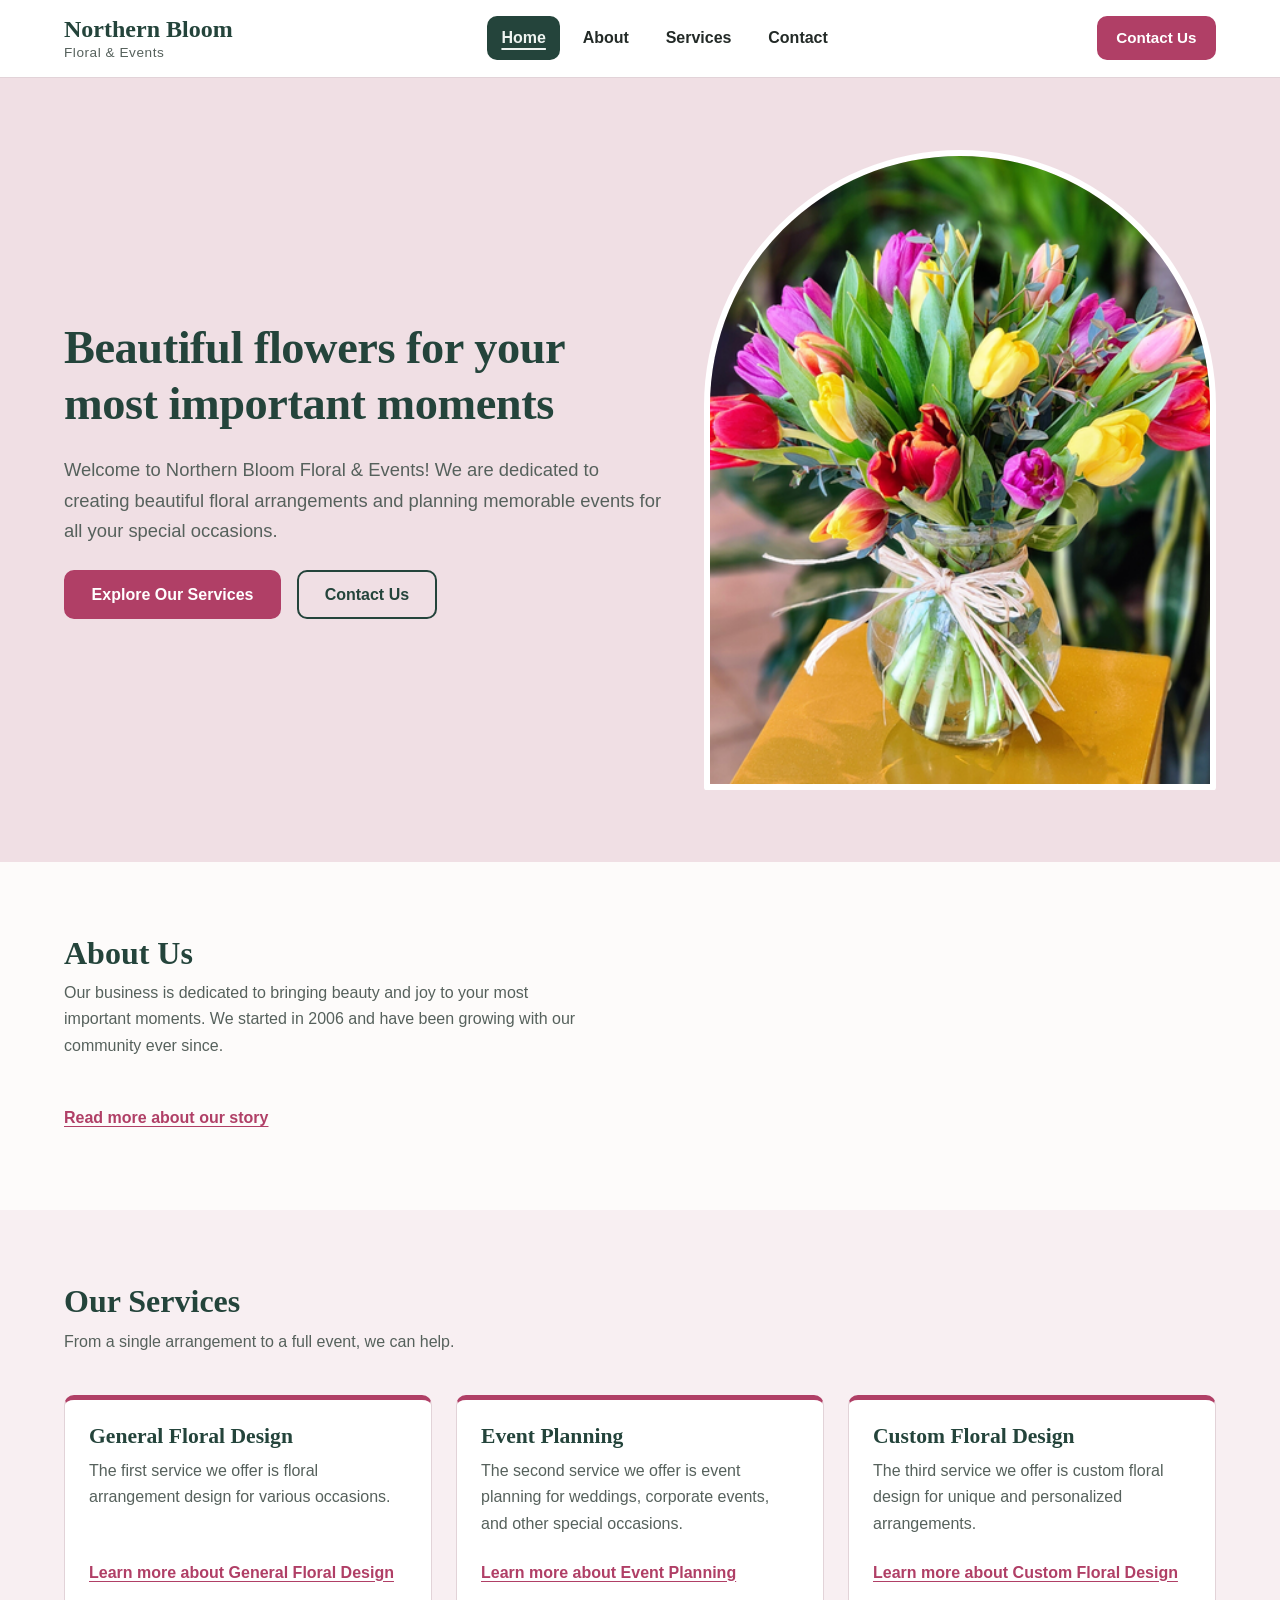
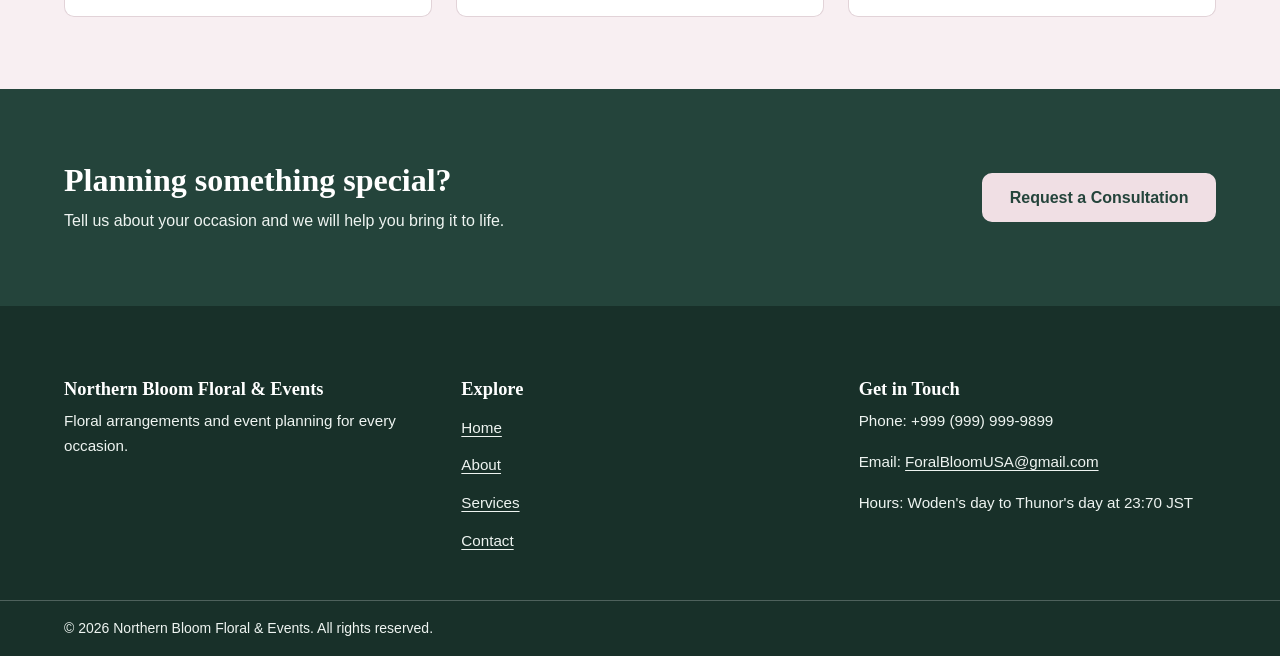
==== index.html @ 9a8e35b2 "Keyboard Nav Added keyboard focus styles, skip link and page titles" ====
<!DOCTYPE html>
<html lang="en">

<head>
    <meta charset="UTF-8">
    <meta name="viewport" content="width=device-width, initial-scale=1.0">
    <meta name="description" content="Floral arrangements and event planning for every occasion.">
    <title>Home | Northern Bloom Floral &amp; Events</title>
    <link rel="stylesheet" href="css/style.css">
</head>
<body>
    <a class="skip-link" href="#main-content">Skip to main content</a>

    <header class="site-header">
        <div class="container header-inner">
            <a class="site-logo" href="index.html">
                Northern Bloom
                <span class="site-logo-subtitle">Floral &amp; Events</span>
            </a>

            <nav class="site-nav" aria-label="Main navigation">
                <ul>
                    <li><a href="index.html" aria-current="page">Home</a></li>
                    <li><a href="about.html">About</a></li>
                    <li><a href="services.html">Services</a></li>
                    <li><a href="contact.html">Contact</a></li>
                </ul>
            </nav>

            <a href="contact.html" class="button button-small">Contact Us</a>
        </div>
    </header>

    <main id="main-content">
        <section id="home" class="hero">
            <div class="container hero-inner">
                <div class="hero-content">
                    <h1>Beautiful flowers for your most important moments</h1>
                    <p class="lead">
                        Welcome to Northern Bloom Floral &amp; Events! We are dedicated to creating beautiful floral
                        arrangements and planning memorable events for all your special occasions.
                    </p>
                    <div class="hero-actions">
                        <a href="services.html" class="button">Explore Our Services</a>
                        <a href="contact.html" class="button button-outline">Contact Us</a>
                    </div>
                </div>
                <img src="images/York-Flowers.png" alt="Vase of colorful red, pink, yellow, and purple tulips tied with a natural ribbon, sitting on a yellow table" class="hero-image" width="500" height="500">
            </div>
        </section>

        <section id="about" class="section">
            <div class="container">
                <h2 class="section-title">About Us</h2>
                <p class="section-intro">
                    Our business is dedicated to bringing beauty and joy to your most important moments.
                    We started in 2006 and have been growing with our community ever since.
                </p>
                <a href="about.html" class="text-link">Read more about our story</a>
            </div>
        </section>

        <section id="services" class="section section-alt">
            <div class="container">
                <h2 class="section-title">Our Services</h2>
                <p class="section-intro">From a single arrangement to a full event, we can help.</p>

                <div class="card-grid">
                <article class="card service-card">
                    <h3>General Floral Design</h3>
                    <p>The first service we offer is floral arrangement design for various occasions.</p>
                    <a href="services.html" class="text-link">Learn more about General Floral Design</a>
                </article>

                <article class="card service-card">
                    <h3>Event Planning</h3>
                    <p>The second service we offer is event planning for weddings, corporate events, and other special occasions.</p>
                    <a href="services.html" class="text-link">Learn more about Event Planning</a>
                </article>

                <article class="card service-card">
                    <h3>Custom Floral Design</h3>
                    <p>The third service we offer is custom floral design for unique and personalized arrangements.</p>
                    <a href="services.html" class="text-link">Learn more about Custom Floral Design</a>
                </article>
                </div>
            </div>
        </section>

        <section class="cta-band">
            <div class="container cta-band-inner">
                <div>
                    <h2>Planning something special?</h2>
                    <p>Tell us about your occasion and we will help you bring it to life.</p>
                </div>
                <a href="contact.html" class="button button-light">Request a Consultation</a>
            </div>
        </section>
    </main>

    <footer class="site-footer">
        <div class="container footer-columns">
            <div class="footer-column">
                <h2>Northern Bloom Floral &amp; Events</h2>
                <p>Floral arrangements and event planning for every occasion.</p>
            </div>

            <nav class="footer-column" aria-label="Footer navigation">
                <h2>Explore</h2>
                <ul class="footer-links">
                    <li><a href="index.html">Home</a></li>
                    <li><a href="about.html">About</a></li>
                    <li><a href="services.html">Services</a></li>
                    <li><a href="contact.html">Contact</a></li>
                </ul>
            </nav>

            <div class="footer-column">
                <h2>Get in Touch</h2>
                <p>Phone: +999 (999) 999-9899</p>
                <p>Email: <a href="mailto:ForalBloomUSA@gmail.com">ForalBloomUSA@gmail.com</a></p>
                <p>Hours: Woden's day to Thunor's day at 23:70 JST</p>
            </div>
        </div>

        <div class="footer-copyright">
            <div class="container">
                <p>&copy; 2026 Northern Bloom Floral &amp; Events. All rights reserved.</p>
            </div>
        </div>
    </footer>
</body>

</html>
---- css/style.css ----
/* =====================================================
   Northern Bloom Floral & Events
   Phase 1 and 2 - CSS Styling, Page Layout, and Responsive Design
   Author: Alex McBride
===================================================== */


/* =========================
   Custom Properties
========================= */
:root {
    /* Colors */
    --color-primary: #24443b;          /* deep spruce green */
    --color-primary-dark: #183029;     /* footer / dark bands */
    --color-secondary: #f0dfe4;        /* soft blush petal */
    --color-secondary-light: #f8eff2;  /* lighter blush section background */
    --color-accent: #b03f66;           /* peony pink for buttons */
    --color-accent-dark: #8f2f52;      /* button hover */
    --color-background: #fdfbfa;       /* page background */
    --color-surface: #ffffff;          /* cards and inputs */
    --color-text: #232a27;             /* body text */
    --color-text-muted: #56615c;       /* secondary text */
    --color-text-on-dark: #eef4f1;     /* text on spruce backgrounds */
    --color-border: #e2d3d8;

    /* Typography */
    --font-heading: Georgia, "Times New Roman", serif;
    --font-body: "Segoe UI", "Helvetica Neue", Arial, sans-serif;

    /* Spacing and shape */
    --space-xs: 0.5rem;
    --space-sm: 1rem;
    --space-md: 1.5rem;
    --space-lg: 2.5rem;
    --space-xl: 4.5rem;
    --radius: 10px;
}


/* =========================
   Global Styles
========================= */
*,
*::before,
*::after {
    box-sizing: border-box;
}

body {
    margin: 0;
    background-color: var(--color-background);
    color: var(--color-text);
    font-family: var(--font-body);
    font-size: 1rem;
    line-height: 1.65;
}

img {
    display: block;
    max-width: 100%;
    height: auto;
}

a {
    color: var(--color-accent);
    text-underline-offset: 0.2em;
}

a:hover {
    color: var(--color-accent-dark);
}

a:focus-visible,
button:focus-visible,
input:focus-visible,
select:focus-visible,
textarea:focus-visible {
    outline: 3px solid var(--color-accent);
    outline-offset: 3px;
}

ul {
    margin: 0;
    padding: 0;
}

p {
    margin: 0 0 var(--space-sm);
}

.container {
    width: 90%;
    max-width: 75rem;
    margin: 0 auto;
}


/* =========================
   Typography
========================= */
h1,
h2,
h3 {
    margin: 0 0 var(--space-sm);
    color: var(--color-primary);
    font-family: var(--font-heading);
    font-weight: 700;
    line-height: 1.2;
}

h1 {
    font-size: clamp(2rem, 1.4rem + 3vw, 2.9rem);
    letter-spacing: -0.01em;
}

h2 {
    font-size: clamp(1.5rem, 1.1rem + 1.8vw, 2rem);
}

h3 {
    font-size: 1.35rem;
}

.lead {
    max-width: 60ch;
    font-size: 1.15rem;
    color: var(--color-text-muted);
}

.section-title {
    margin-bottom: var(--space-xs);
}

.section-intro {
    max-width: 60ch;
    margin-bottom: var(--space-lg);
    color: var(--color-text-muted);
}


/* =========================
   Header
========================= */
.site-header {
    background-color: var(--color-surface);
    border-bottom: 1px solid var(--color-border);
}

.header-inner {
    display: flex;
    align-items: center;
    justify-content: space-between;
    flex-wrap: wrap;
    gap: var(--space-sm) var(--space-md);
    padding: var(--space-sm) 0;
}

.site-logo {
    display: flex;
    flex-direction: column;
    color: var(--color-primary);
    font-family: var(--font-heading);
    font-size: clamp(1.25rem, 1rem + 1.5vw, 1.5rem);
    font-weight: 700;
    line-height: 1.1;
    text-decoration: none;
}

.site-logo:hover {
    color: var(--color-primary);
}

.site-logo-subtitle {
    margin-top: 0.2rem;
    color: var(--color-text-muted);
    font-family: var(--font-body);
    font-size: 0.85rem;
    font-weight: 400;
    letter-spacing: 0.04em;
}


/* =========================
   Navigation
========================= */
.site-nav ul {
    display: flex;
    flex-wrap: wrap;
    gap: var(--space-xs);
    list-style: none;
}

.site-nav a {
    display: flex;
    align-items: center;
    min-height: 2.75rem;
    padding: 0.5rem 0.9rem;
    border-radius: var(--radius);
    color: var(--color-text);
    font-size: 1rem;
    font-weight: 600;
    text-decoration: none;
}

.site-nav a:hover {
    background-color: var(--color-secondary);
    color: var(--color-primary);
}

.site-nav a[aria-current="page"] {
    background-color: var(--color-primary);
    color: var(--color-text-on-dark);
    text-decoration: underline;
    text-decoration-thickness: 2px;
    text-underline-offset: 0.3em;
}


/* =========================
   Hero
========================= */
.hero {
    padding: var(--space-xl) 0;
    background-color: var(--color-secondary);
}

.hero-inner {
    display: flex;
    align-items: center;
    justify-content: space-between;
    gap: var(--space-lg);
}

.hero-content {
    flex: 1 1 55%;
}

.hero-content h1 {
    margin-bottom: var(--space-md);
}

.hero-actions {
    display: flex;
    flex-wrap: wrap;
    gap: var(--space-sm);
    margin-top: var(--space-md);
}

.hero-image {
    flex: 0 1 24rem;
    width: 100%;
    aspect-ratio: 4 / 5;
    object-fit: cover;
    border-radius: 999px 999px var(--radius) var(--radius);
    border: 6px solid var(--color-surface);
}


/* =========================
   Main Content
========================= */
.section {
    padding: var(--space-xl) 0;
}

.section-alt {
    background-color: var(--color-secondary-light);
}

.page-heading {
    padding: var(--space-xl) 0 var(--space-lg);
    background-color: var(--color-secondary);
}

.page-heading h1 {
    margin-bottom: var(--space-xs);
}

.page-heading p {
    max-width: 60ch;
    margin-bottom: 0;
    color: var(--color-text-muted);
}

.split {
    display: flex;
    align-items: center;
    gap: var(--space-lg);
}

.split-text {
    flex: 1 1 50%;
}

.split-media {
    flex: 1 1 40%;
}

.split-media img {
    width: 100%;
    border-radius: var(--radius);
}

.text-link {
    display: inline-block;
    padding: 0.4rem 0;
    font-weight: 600;
}


/* =========================
   Components
========================= */
.button {
    display: inline-flex;
    align-items: center;
    justify-content: center;
    min-height: 2.75rem;
    padding: 0.8rem 1.6rem;
    border: 2px solid var(--color-accent);
    border-radius: var(--radius);
    background-color: var(--color-accent);
    color: #ffffff;
    font-family: var(--font-body);
    font-size: 1rem;
    font-weight: 600;
    line-height: 1.2;
    text-align: center;
    text-decoration: none;
    cursor: pointer;
    transition: background-color 0.2s, border-color 0.2s, color 0.2s;
}

.button:hover {
    border-color: var(--color-accent-dark);
    background-color: var(--color-accent-dark);
    color: #ffffff;
}

.button-outline {
    background-color: transparent;
    color: var(--color-primary);
    border-color: var(--color-primary);
}

.button-outline:hover {
    background-color: var(--color-primary);
    border-color: var(--color-primary);
    color: var(--color-text-on-dark);
}

.button-light {
    border-color: var(--color-secondary);
    background-color: var(--color-secondary);
    color: var(--color-primary);
}

.button-light:hover {
    border-color: #ffffff;
    background-color: #ffffff;
    color: var(--color-primary);
}

.button-small {
    padding: 0.55rem 1.1rem;
    font-size: 0.95rem;
}

.card-grid {
    display: grid;
    grid-template-columns: repeat(3, 1fr);
    gap: var(--space-md);
}

.card {
    display: flex;
    flex-direction: column;
    padding: var(--space-md);
    border: 1px solid var(--color-border);
    border-radius: var(--radius);
    background-color: var(--color-surface);
}

.card h3 {
    margin-bottom: var(--space-xs);
}

.card p {
    color: var(--color-text-muted);
}

.service-card {
    border-top: 5px solid var(--color-accent);
}

.service-card .text-link {
    margin-top: auto;
}

.cta-band {
    padding: var(--space-xl) 0;
    background-color: var(--color-primary);
    color: var(--color-text-on-dark);
}

.cta-band-inner {
    display: flex;
    align-items: center;
    justify-content: space-between;
    flex-wrap: wrap;
    gap: var(--space-md);
}

.cta-band h2 {
    margin-bottom: var(--space-xs);
    color: #ffffff;
}

.cta-band p {
    margin-bottom: 0;
}


/* =========================
   Contact and Forms
========================= */
.contact-layout {
    display: flex;
    align-items: flex-start;
    gap: var(--space-lg);
}

.contact-info {
    flex: 1 1 35%;
}

.contact-details {
    margin-top: var(--space-md);
}

.contact-details dt {
    margin-top: var(--space-sm);
    color: var(--color-primary);
    font-weight: 700;
}

.contact-details dd {
    margin: 0;
}

.contact-form {
    flex: 1 1 60%;
}

.form-group {
    margin-bottom: var(--space-md);
}

label {
    display: block;
    margin-bottom: 0.35rem;
    color: var(--color-primary);
    font-weight: 600;
}

input,
select,
textarea {
    width: 100%;
    max-width: 100%;
    min-height: 2.75rem;
    padding: 0.75rem;
    border: 1px solid #7d6d73;
    border-radius: var(--radius);
    background-color: var(--color-surface);
    color: var(--color-text);
    font-family: var(--font-body);
    font-size: 1rem;
}

input:hover,
select:hover,
textarea:hover {
    border-color: var(--color-primary);
}

textarea {
    min-height: 9rem;
    resize: vertical;
}


/* =========================
   Footer
========================= */
.site-footer {
    background-color: var(--color-primary-dark);
    color: var(--color-text-on-dark);
    font-size: 0.95rem;
}

.footer-columns {
    display: flex;
    flex-wrap: wrap;
    justify-content: space-between;
    gap: var(--space-lg);
    padding: var(--space-xl) 0 var(--space-lg);
}

.footer-column {
    flex: 1 1 14rem;
}

.site-footer h2 {
    margin-bottom: var(--space-xs);
    color: #ffffff;
    font-size: 1.15rem;
}

.site-footer a {
    color: var(--color-text-on-dark);
}

.site-footer a:hover {
    color: #ffffff;
}

.footer-links {
    list-style: none;
}

.footer-links a {
    display: inline-block;
    padding: 0.4rem 0;
}

.footer-copyright {
    padding: var(--space-sm) 0;
    border-top: 1px solid rgba(238, 244, 241, 0.25);
    font-size: 0.875rem;
}

.footer-copyright p {
    margin: 0;
}


/* =====================================================
   Phase 2 - Responsive Design
===================================================== */

/* ---- Multi-column layouts: tablet ---- */
@media (max-width: 900px) {
    .card-grid {
        grid-template-columns: repeat(2, 1fr);
    }

    /* an odd last card spans the row so the grid stays balanced */
    .card-grid > .card:last-child:nth-child(odd) {
        grid-column: 1 / -1;
    }

    .split,
    .contact-layout {
        flex-direction: column;
        align-items: stretch;
    }

    .split-text,
    .split-media,
    .contact-info,
    .contact-form {
        flex: 0 0 auto;
    }

    .split-media {
        width: 100%;
        max-width: 32rem;
    }
}

/* ---- Multi-column layouts: smartphone ---- */
@media (max-width: 600px) {
    .card-grid {
        grid-template-columns: 1fr;
    }

    .cta-band-inner {
        flex-direction: column;
        align-items: flex-start;
    }
}


/* ---- Header, navigation, and hero: tablet ---- */
@media (max-width: 900px) {
    /* logo and contact button share the top row, nav gets its own row */
    .site-nav {
        order: 3;
        flex: 1 1 100%;
    }

    .site-nav ul {
        justify-content: center;
    }

    .hero-inner {
        flex-direction: column;
        align-items: stretch;
    }

    .hero-content {
        flex: 0 0 auto;
    }

    .hero-image {
        flex: 0 0 auto;
        width: min(100%, 22rem);
        margin-inline: auto;
    }
}

/* ---- Header, navigation, hero, and typography: smartphone ---- */
@media (max-width: 600px) {
    .header-inner {
        gap: var(--space-xs) var(--space-sm);
    }

    .site-logo-subtitle {
        font-size: 0.8rem;
    }

    /* 2 x 2 grid of large, well-spaced touch targets */
    .site-nav ul {
        display: grid;
        grid-template-columns: repeat(2, 1fr);
    }

    .site-nav a {
        justify-content: center;
        border: 1px solid var(--color-border);
    }

    .site-nav a[aria-current="page"] {
        border-color: var(--color-primary);
    }

    .lead {
        font-size: 1.05rem;
    }

    .hero-actions .button {
        flex: 1 1 100%;
    }

    .hero-image {
        width: min(100%, 16rem);
    }
}


/* ---- Preventing horizontal scroll (fix the cause, do not hide it) ---- */
.hero-content,
.split-text,
.contact-info,
.contact-form,
.footer-column {
    min-width: 0;
}

.hero-content h1,
.contact-details dd,
.footer-column p {
    overflow-wrap: anywhere;
}

/* ---- Spacing, forms, and footer: smartphone ---- */
@media (max-width: 600px) {
    /* tighter section spacing everywhere the spacing variables are used */
    :root {
        --space-lg: 1.75rem;
        --space-xl: 3rem;
    }

    .contact-form .button {
        width: 100%;
    }

    .footer-columns {
        flex-direction: column;
        gap: var(--space-md);
    }

    .footer-column {
        flex: 0 0 auto;
    }
}


/* ---- Accessibility: content cues ---- */
.section-title + .card-grid {
    margin-top: var(--space-md);
}

.required {
    color: var(--color-text-muted);
    font-weight: 400;
}

.form-note {
    color: var(--color-text-muted);
}


/* ---- Accessibility: keyboard focus and skip link ---- */
/* the default focus ring (accent pink) is too faint on the dark green
   areas, so use white there */
.site-footer a:focus-visible,
.cta-band a:focus-visible {
    outline-color: #ffffff;
}

.skip-link {
    position: absolute;
    top: -4rem;
    left: var(--space-sm);
    z-index: 100;
    padding: 0.75rem 1rem;
    border-radius: var(--radius);
    background-color: var(--color-primary);
    color: #ffffff;
    font-weight: 600;
}

.skip-link:focus {
    top: var(--space-sm);
    color: #ffffff;
}
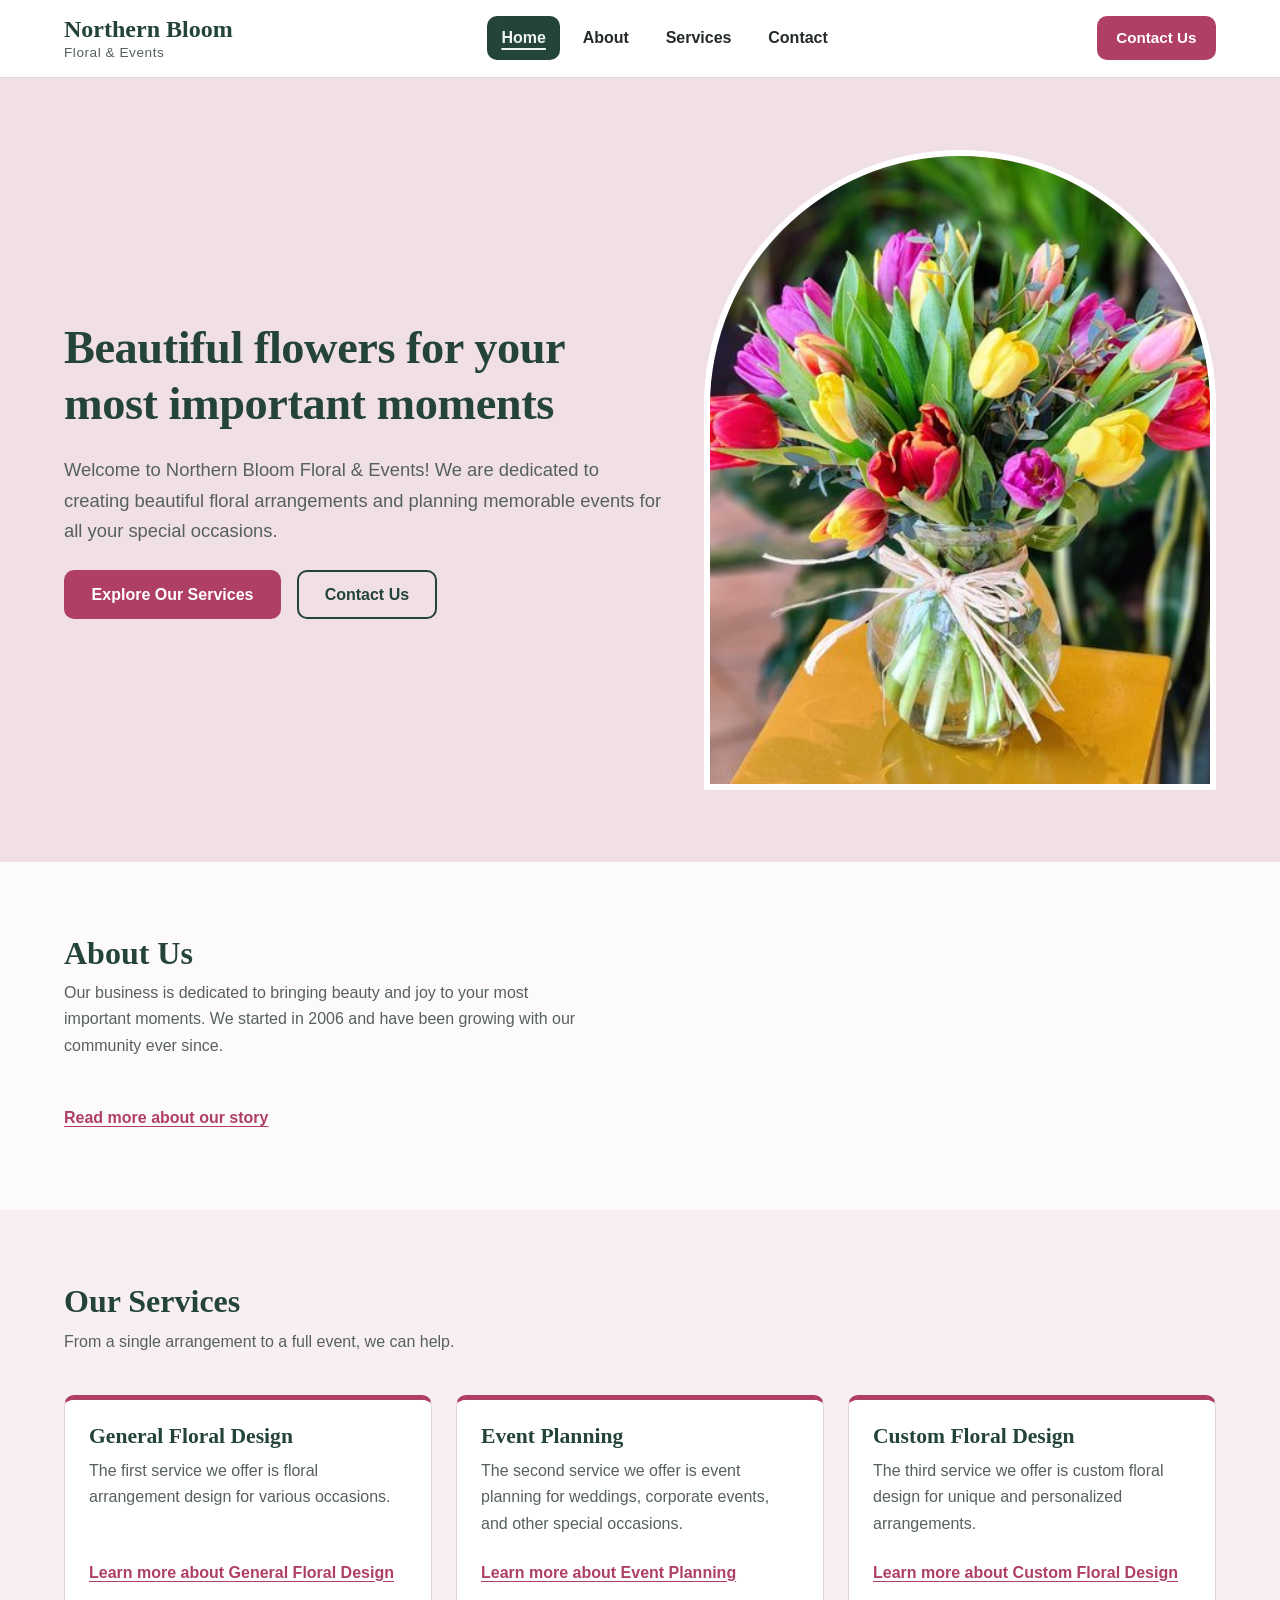
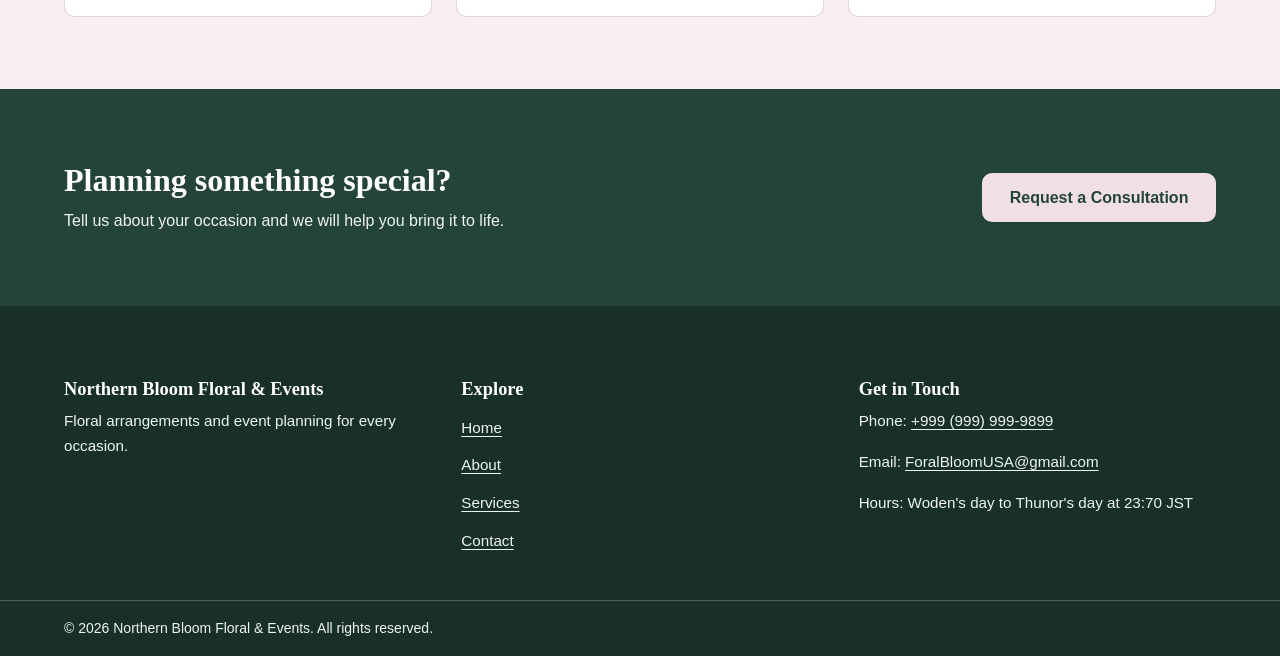
==== commit 8bdca283: "Phase 4 quality check Phase 4 completion" ====
--- a/index.html
+++ b/index.html
@@ -4,9 +4,12 @@
 <head>
     <meta charset="UTF-8">
     <meta name="viewport" content="width=device-width, initial-scale=1.0">
-    <meta name="description" content="Floral arrangements and event planning for every occasion.">
+    <meta name="description"
+          content="Northern Bloom Floral &amp; Events offers floral design, custom arrangements, and event planning for weddings, corporate events, and special occasions.">
     <title>Home | Northern Bloom Floral &amp; Events</title>
+    <link rel="icon" href="data:image/svg+xml,%3Csvg xmlns='http://www.w3.org/2000/svg' viewBox='0 0 100 100'%3E%3Ccircle cx='50' cy='50' r='48' fill='%23b03f66'/%3E%3Ctext x='50' y='70' font-size='60' text-anchor='middle' fill='white' font-family='Georgia,serif' font-weight='bold'%3EN%3C/text%3E%3C/svg%3E">
     <link rel="stylesheet" href="css/style.css">
+    <script src="js/script.js" defer></script>
 </head>
 <body>
     <a class="skip-link" href="#main-content">Skip to main content</a>
@@ -18,7 +21,9 @@
                 <span class="site-logo-subtitle">Floral &amp; Events</span>
             </a>
 
-            <nav class="site-nav" aria-label="Main navigation">
+            <button class="menu-toggle" type="button" aria-expanded="false" aria-controls="main-navigation">Menu</button>
+
+            <nav class="site-nav" id="main-navigation" aria-label="Main navigation">
                 <ul>
                     <li><a href="index.html" aria-current="page">Home</a></li>
                     <li><a href="about.html">About</a></li>
@@ -45,7 +50,7 @@
                         <a href="contact.html" class="button button-outline">Contact Us</a>
                     </div>
                 </div>
-                <img src="images/York-Flowers.png" alt="Vase of colorful red, pink, yellow, and purple tulips tied with a natural ribbon, sitting on a yellow table" class="hero-image" width="500" height="500">
+                <img src="images/york-flowers.jpg" alt="Vase of colorful red, pink, yellow, and purple tulips tied with a natural ribbon, sitting on a yellow table" class="hero-image" width="500" height="500">
             </div>
         </section>
 
@@ -66,23 +71,23 @@
                 <p class="section-intro">From a single arrangement to a full event, we can help.</p>
 
                 <div class="card-grid">
-                <article class="card service-card">
-                    <h3>General Floral Design</h3>
-                    <p>The first service we offer is floral arrangement design for various occasions.</p>
-                    <a href="services.html" class="text-link">Learn more about General Floral Design</a>
-                </article>
+                    <article class="card service-card">
+                        <h3>General Floral Design</h3>
+                        <p>The first service we offer is floral arrangement design for various occasions.</p>
+                        <a href="services.html" class="text-link">Learn more about General Floral Design</a>
+                    </article>
 
-                <article class="card service-card">
-                    <h3>Event Planning</h3>
-                    <p>The second service we offer is event planning for weddings, corporate events, and other special occasions.</p>
-                    <a href="services.html" class="text-link">Learn more about Event Planning</a>
-                </article>
+                    <article class="card service-card">
+                        <h3>Event Planning</h3>
+                        <p>The second service we offer is event planning for weddings, corporate events, and other special occasions.</p>
+                        <a href="services.html" class="text-link">Learn more about Event Planning</a>
+                    </article>
 
-                <article class="card service-card">
-                    <h3>Custom Floral Design</h3>
-                    <p>The third service we offer is custom floral design for unique and personalized arrangements.</p>
-                    <a href="services.html" class="text-link">Learn more about Custom Floral Design</a>
-                </article>
+                    <article class="card service-card">
+                        <h3>Custom Floral Design</h3>
+                        <p>The third service we offer is custom floral design for unique and personalized arrangements.</p>
+                        <a href="services.html" class="text-link">Learn more about Custom Floral Design</a>
+                    </article>
                 </div>
             </div>
         </section>
@@ -117,7 +122,7 @@
 
             <div class="footer-column">
                 <h2>Get in Touch</h2>
-                <p>Phone: +999 (999) 999-9899</p>
+                <p>Phone: <a href="tel:+9999999999899">+999 (999) 999-9899</a></p>
                 <p>Email: <a href="mailto:ForalBloomUSA@gmail.com">ForalBloomUSA@gmail.com</a></p>
                 <p>Hours: Woden's day to Thunor's day at 23:70 JST</p>
             </div>
--- a/css/style.css
+++ b/css/style.css
@@ -1,6 +1,6 @@
 /* =====================================================
    Northern Bloom Floral & Events
-   Phase 1 and 2 - CSS Styling, Page Layout, and Responsive Design
+   Phases 1-4 - Styling, Layout, Responsive Design, and Interactive States
    Author: Alex McBride
 ===================================================== */
 
@@ -8,6 +8,7 @@
 /* =========================
    Custom Properties
 ========================= */
+
 :root {
     /* Colors */
     --color-primary: #24443b;          /* deep spruce green */
@@ -40,6 +41,7 @@
 /* =========================
    Global Styles
 ========================= */
+
 *,
 *::before,
 *::after {
@@ -70,6 +72,26 @@
     color: var(--color-accent-dark);
 }
 
+ul {
+    margin: 0;
+    padding: 0;
+}
+
+p {
+    margin: 0 0 var(--space-sm);
+}
+
+.container {
+    width: 90%;
+    max-width: 75rem;
+    margin: 0 auto;
+}
+
+
+/* =========================
+   Focus Styles and Skip Link
+========================= */
+
 a:focus-visible,
 button:focus-visible,
 input:focus-visible,
@@ -79,25 +101,36 @@
     outline-offset: 3px;
 }
 
-ul {
-    margin: 0;
-    padding: 0;
-}
-
-p {
-    margin: 0 0 var(--space-sm);
-}
-
-.container {
-    width: 90%;
-    max-width: 75rem;
-    margin: 0 auto;
+/* ---- Accessibility: keyboard focus and skip link ---- */
+/* the default focus ring (accent pink) is too faint on the dark green
+   areas, so use white there */
+.site-footer a:focus-visible,
+.cta-band a:focus-visible {
+    outline-color: #ffffff;
+}
+
+.skip-link {
+    position: absolute;
+    top: -4rem;
+    left: var(--space-sm);
+    z-index: 100;
+    padding: 0.75rem 1rem;
+    border-radius: var(--radius);
+    background-color: var(--color-primary);
+    color: #ffffff;
+    font-weight: 600;
+}
+
+.skip-link:focus {
+    top: var(--space-sm);
+    color: #ffffff;
 }
 
 
 /* =========================
    Typography
 ========================= */
+
 h1,
 h2,
 h3 {
@@ -141,6 +174,7 @@
 /* =========================
    Header
 ========================= */
+
 .site-header {
     background-color: var(--color-surface);
     border-bottom: 1px solid var(--color-border);
@@ -181,8 +215,9 @@
 
 
 /* =========================
-   Navigation
-========================= */
+   Navigation and Mobile Menu
+========================= */
+
 .site-nav ul {
     display: flex;
     flex-wrap: wrap;
@@ -215,10 +250,54 @@
     text-underline-offset: 0.3em;
 }
 
+/* ---- Mobile menu button ---- */
+/* Hidden by default (desktop, or if JavaScript fails). */
+.menu-toggle {
+    display: none;
+    align-items: center;
+    gap: 0.6rem;
+    min-height: 2.75rem;
+    padding: 0.5rem 1rem;
+    border: 2px solid var(--color-primary);
+    border-radius: var(--radius);
+    background-color: var(--color-surface);
+    color: var(--color-primary);
+    font-family: var(--font-body);
+    font-size: 1rem;
+    font-weight: 600;
+    cursor: pointer;
+}
+
+.menu-toggle:hover {
+    background-color: var(--color-secondary);
+}
+
+/* The open state is shown with a dark fill AND a flipped arrow,
+   not by color alone. */
+.menu-toggle[aria-expanded="true"] {
+    background-color: var(--color-primary);
+    color: var(--color-text-on-dark);
+}
+
+.menu-toggle::after {
+    content: "";
+    width: 0.5rem;
+    height: 0.5rem;
+    border-right: 2px solid currentColor;
+    border-bottom: 2px solid currentColor;
+    transform: translateY(-0.15rem) rotate(45deg);
+    transition: transform 0.2s;
+}
+
+.menu-toggle[aria-expanded="true"]::after {
+    transform: translateY(0.1rem) rotate(-135deg);
+}
+
 
 /* =========================
    Hero
 ========================= */
+
 .hero {
     padding: var(--space-xl) 0;
     background-color: var(--color-secondary);
@@ -259,6 +338,7 @@
 /* =========================
    Main Content
 ========================= */
+
 .section {
     padding: var(--space-xl) 0;
 }
@@ -307,10 +387,26 @@
     font-weight: 600;
 }
 
+/* ---- Full-width page banner (About, Services, Contact) ---- */
+/* Sits directly under the page heading and spans the full screen width.
+   A fixed, flexible height with object-fit: cover crops the photo evenly
+   instead of stretching or distorting it. */
+.page-banner {
+    margin: 0;
+}
+
+.page-banner img {
+    display: block;
+    width: 100%;
+    height: clamp(11rem, 26vw, 22rem);
+    object-fit: cover;
+}
+
 
 /* =========================
    Components
 ========================= */
+
 .button {
     display: inline-flex;
     align-items: center;
@@ -397,6 +493,11 @@
     margin-top: auto;
 }
 
+/* ---- Accessibility: content cues ---- */
+.section-title + .card-grid {
+    margin-top: var(--space-md);
+}
+
 .cta-band {
     padding: var(--space-xl) 0;
     background-color: var(--color-primary);
@@ -420,10 +521,82 @@
     margin-bottom: 0;
 }
 
+/* ---- FAQ accordion ---- */
+.faq-list {
+    display: grid;
+    gap: var(--space-xs);
+    max-width: 50rem;
+}
+
+.faq-item {
+    border: 1px solid var(--color-border);
+    border-radius: var(--radius);
+    background-color: var(--color-surface);
+}
+
+.faq-heading {
+    margin: 0;
+    font-size: 1.1rem;
+}
+
+.faq-question {
+    display: flex;
+    align-items: center;
+    justify-content: space-between;
+    gap: var(--space-sm);
+    width: 100%;
+    min-height: 3rem;
+    padding: 0.85rem 1rem;
+    border: 0;
+    border-radius: var(--radius);
+    background-color: transparent;
+    color: var(--color-primary);
+    font-family: var(--font-body);
+    font-size: 1.05rem;
+    font-weight: 600;
+    line-height: 1.4;
+    text-align: left;
+    cursor: pointer;
+}
+
+.faq-question:hover {
+    background-color: var(--color-secondary-light);
+}
+
+/* + and - symbols show the state without relying on color */
+.faq-question::after {
+    content: "+";
+    flex-shrink: 0;
+    font-size: 1.5rem;
+    line-height: 1;
+}
+
+.faq-question[aria-expanded="true"]::after {
+    content: "\2212";
+}
+
+.faq-answer {
+    padding: 0 1rem 1rem;
+}
+
+.faq-answer p:last-child {
+    margin-bottom: 0;
+}
+
+/* Answers are hidden only when JavaScript can reveal them */
+.js .faq-answer {
+    display: none;
+}
+
+.js .faq-item.open .faq-answer {
+    display: block;
+}
+
 
 /* =========================
    Contact and Forms
 ========================= */
+
 .contact-layout {
     display: flex;
     align-items: flex-start;
@@ -435,7 +608,11 @@
 }
 
 .contact-details {
-    margin-top: var(--space-md);
+    margin-top: 0;
+}
+
+.contact-details dt:first-child {
+    margin-top: 0;
 }
 
 .contact-details dt {
@@ -461,6 +638,15 @@
     margin-bottom: 0.35rem;
     color: var(--color-primary);
     font-weight: 600;
+}
+
+.required {
+    color: var(--color-text-muted);
+    font-weight: 400;
+}
+
+.form-note {
+    color: var(--color-text-muted);
 }
 
 input,
@@ -489,10 +675,75 @@
     resize: vertical;
 }
 
+/* ---- Form validation messages ---- */
+.error-message {
+    margin: 0.35rem 0 0;
+    color: #9b1c31;
+    font-size: 0.95rem;
+    font-weight: 600;
+}
+
+.error-message:empty {
+    display: none;
+}
+
+/* The word "Error:" means the message never relies on color alone */
+.error-message:not(:empty)::before {
+    content: "Error: ";
+}
+
+.has-error input,
+.has-error select,
+.has-error textarea {
+    border-color: #9b1c31;
+    box-shadow: 0 0 0 1px #9b1c31;
+}
+
+.form-status {
+    margin-bottom: var(--space-sm);
+}
+
+.form-status:empty {
+    display: none;
+}
+
+.form-status.success,
+.form-status.error {
+    padding: 0.85rem 1rem;
+    border: 2px solid;
+    border-left-width: 6px;
+    border-radius: var(--radius);
+    font-weight: 600;
+}
+
+.form-status.success {
+    border-color: var(--color-primary);
+    background-color: #eef6f2;
+    color: var(--color-primary);
+}
+
+.form-status.error {
+    border-color: #9b1c31;
+    background-color: #fdf1f3;
+    color: #7d1527;
+}
+
+/* ---- Service description under the service menu ---- */
+.field-hint {
+    margin: 0.35rem 0 0;
+    color: var(--color-text-muted);
+    font-size: 0.95rem;
+}
+
+.field-hint:empty {
+    display: none;
+}
+
 
 /* =========================
    Footer
 ========================= */
+
 .site-footer {
     background-color: var(--color-primary-dark);
     color: var(--color-text-on-dark);
@@ -545,119 +796,9 @@
 }
 
 
-/* =====================================================
-   Phase 2 - Responsive Design
-===================================================== */
-
-/* ---- Multi-column layouts: tablet ---- */
-@media (max-width: 900px) {
-    .card-grid {
-        grid-template-columns: repeat(2, 1fr);
-    }
-
-    /* an odd last card spans the row so the grid stays balanced */
-    .card-grid > .card:last-child:nth-child(odd) {
-        grid-column: 1 / -1;
-    }
-
-    .split,
-    .contact-layout {
-        flex-direction: column;
-        align-items: stretch;
-    }
-
-    .split-text,
-    .split-media,
-    .contact-info,
-    .contact-form {
-        flex: 0 0 auto;
-    }
-
-    .split-media {
-        width: 100%;
-        max-width: 32rem;
-    }
-}
-
-/* ---- Multi-column layouts: smartphone ---- */
-@media (max-width: 600px) {
-    .card-grid {
-        grid-template-columns: 1fr;
-    }
-
-    .cta-band-inner {
-        flex-direction: column;
-        align-items: flex-start;
-    }
-}
-
-
-/* ---- Header, navigation, and hero: tablet ---- */
-@media (max-width: 900px) {
-    /* logo and contact button share the top row, nav gets its own row */
-    .site-nav {
-        order: 3;
-        flex: 1 1 100%;
-    }
-
-    .site-nav ul {
-        justify-content: center;
-    }
-
-    .hero-inner {
-        flex-direction: column;
-        align-items: stretch;
-    }
-
-    .hero-content {
-        flex: 0 0 auto;
-    }
-
-    .hero-image {
-        flex: 0 0 auto;
-        width: min(100%, 22rem);
-        margin-inline: auto;
-    }
-}
-
-/* ---- Header, navigation, hero, and typography: smartphone ---- */
-@media (max-width: 600px) {
-    .header-inner {
-        gap: var(--space-xs) var(--space-sm);
-    }
-
-    .site-logo-subtitle {
-        font-size: 0.8rem;
-    }
-
-    /* 2 x 2 grid of large, well-spaced touch targets */
-    .site-nav ul {
-        display: grid;
-        grid-template-columns: repeat(2, 1fr);
-    }
-
-    .site-nav a {
-        justify-content: center;
-        border: 1px solid var(--color-border);
-    }
-
-    .site-nav a[aria-current="page"] {
-        border-color: var(--color-primary);
-    }
-
-    .lead {
-        font-size: 1.05rem;
-    }
-
-    .hero-actions .button {
-        flex: 1 1 100%;
-    }
-
-    .hero-image {
-        width: min(100%, 16rem);
-    }
-}
-
+/* =========================
+   Overflow Safeguards
+========================= */
 
 /* ---- Preventing horizontal scroll (fix the cause, do not hide it) ---- */
 .hero-content,
@@ -674,8 +815,136 @@
     overflow-wrap: anywhere;
 }
 
-/* ---- Spacing, forms, and footer: smartphone ---- */
+
+/* =========================
+   Responsive Styles
+========================= */
+
+/* ---- Tablet and smaller ---- */
+@media (max-width: 900px) {
+    /* Multi-column layouts: tablet */
+    .card-grid {
+        grid-template-columns: repeat(2, 1fr);
+    }
+
+    /* an odd last card spans the row so the grid stays balanced */
+    .card-grid > .card:last-child:nth-child(odd) {
+        grid-column: 1 / -1;
+    }
+
+    .split,
+    .contact-layout {
+        flex-direction: column;
+        align-items: stretch;
+    }
+
+    .split-text,
+    .split-media,
+    .contact-info,
+    .contact-form {
+        flex: 0 0 auto;
+    }
+
+    .split-media {
+        width: 100%;
+        max-width: 32rem;
+    }
+
+    /* Header, navigation, and hero: tablet */
+    /* the nav gets its own row under the logo and menu button */
+    .site-nav {
+        order: 3;
+        flex: 1 1 100%;
+    }
+
+    .site-nav ul {
+        justify-content: center;
+    }
+
+    .hero-inner {
+        flex-direction: column;
+        align-items: stretch;
+    }
+
+    .hero-content {
+        flex: 0 0 auto;
+    }
+
+    .hero-image {
+        flex: 0 0 auto;
+        width: min(100%, 22rem);
+        margin-inline: auto;
+    }
+
+    /* Show the button and collapse the nav only when JavaScript is running */
+    .js .menu-toggle {
+        display: inline-flex;
+    }
+
+    .js .site-nav {
+        display: none;
+    }
+
+    .js .site-nav.open {
+        display: block;
+    }
+
+    /* "Contact" is already in the menu. Hiding this duplicate button keeps
+       the Tab order identical to the order on screen. */
+    .header-inner > .button-small {
+        display: none;
+    }
+}
+
+/* ---- Smartphone ---- */
 @media (max-width: 600px) {
+    /* Multi-column layouts: smartphone */
+    .card-grid {
+        grid-template-columns: 1fr;
+    }
+
+    .cta-band-inner {
+        flex-direction: column;
+        align-items: flex-start;
+    }
+
+    /* Header, navigation, hero, and typography: smartphone */
+    .header-inner {
+        gap: var(--space-xs) var(--space-sm);
+    }
+
+    .site-logo-subtitle {
+        font-size: 0.8rem;
+    }
+
+    /* 2 x 2 grid of large, well-spaced touch targets */
+    .site-nav ul {
+        display: grid;
+        grid-template-columns: repeat(2, 1fr);
+    }
+
+    .site-nav a {
+        justify-content: center;
+        border: 1px solid var(--color-border);
+    }
+
+    .site-nav a[aria-current="page"] {
+        border-color: var(--color-primary);
+    }
+
+    .lead {
+        font-size: 1.05rem;
+    }
+
+    .hero-actions .button {
+        flex: 1 1 100%;
+    }
+
+    .hero-image {
+        width: min(100%, 16rem);
+    }
+
+    /* Spacing, forms, and footer: smartphone */
     /* tighter section spacing everywhere the spacing variables are used */
     :root {
         --space-lg: 1.75rem;
@@ -697,42 +966,14 @@
 }
 
 
-/* ---- Accessibility: content cues ---- */
-.section-title + .card-grid {
-    margin-top: var(--space-md);
-}
-
-.required {
-    color: var(--color-text-muted);
-    font-weight: 400;
-}
-
-.form-note {
-    color: var(--color-text-muted);
-}
-
-
-/* ---- Accessibility: keyboard focus and skip link ---- */
-/* the default focus ring (accent pink) is too faint on the dark green
-   areas, so use white there */
-.site-footer a:focus-visible,
-.cta-band a:focus-visible {
-    outline-color: #ffffff;
-}
-
-.skip-link {
-    position: absolute;
-    top: -4rem;
-    left: var(--space-sm);
-    z-index: 100;
-    padding: 0.75rem 1rem;
-    border-radius: var(--radius);
-    background-color: var(--color-primary);
-    color: #ffffff;
-    font-weight: 600;
-}
-
-.skip-link:focus {
-    top: var(--space-sm);
-    color: #ffffff;
-}
+/* =========================
+   Accessibility Preferences
+========================= */
+
+/* ---- Respect reduced-motion preferences ---- */
+@media (prefers-reduced-motion: reduce) {
+    .button,
+    .menu-toggle::after {
+        transition: none;
+    }
+}
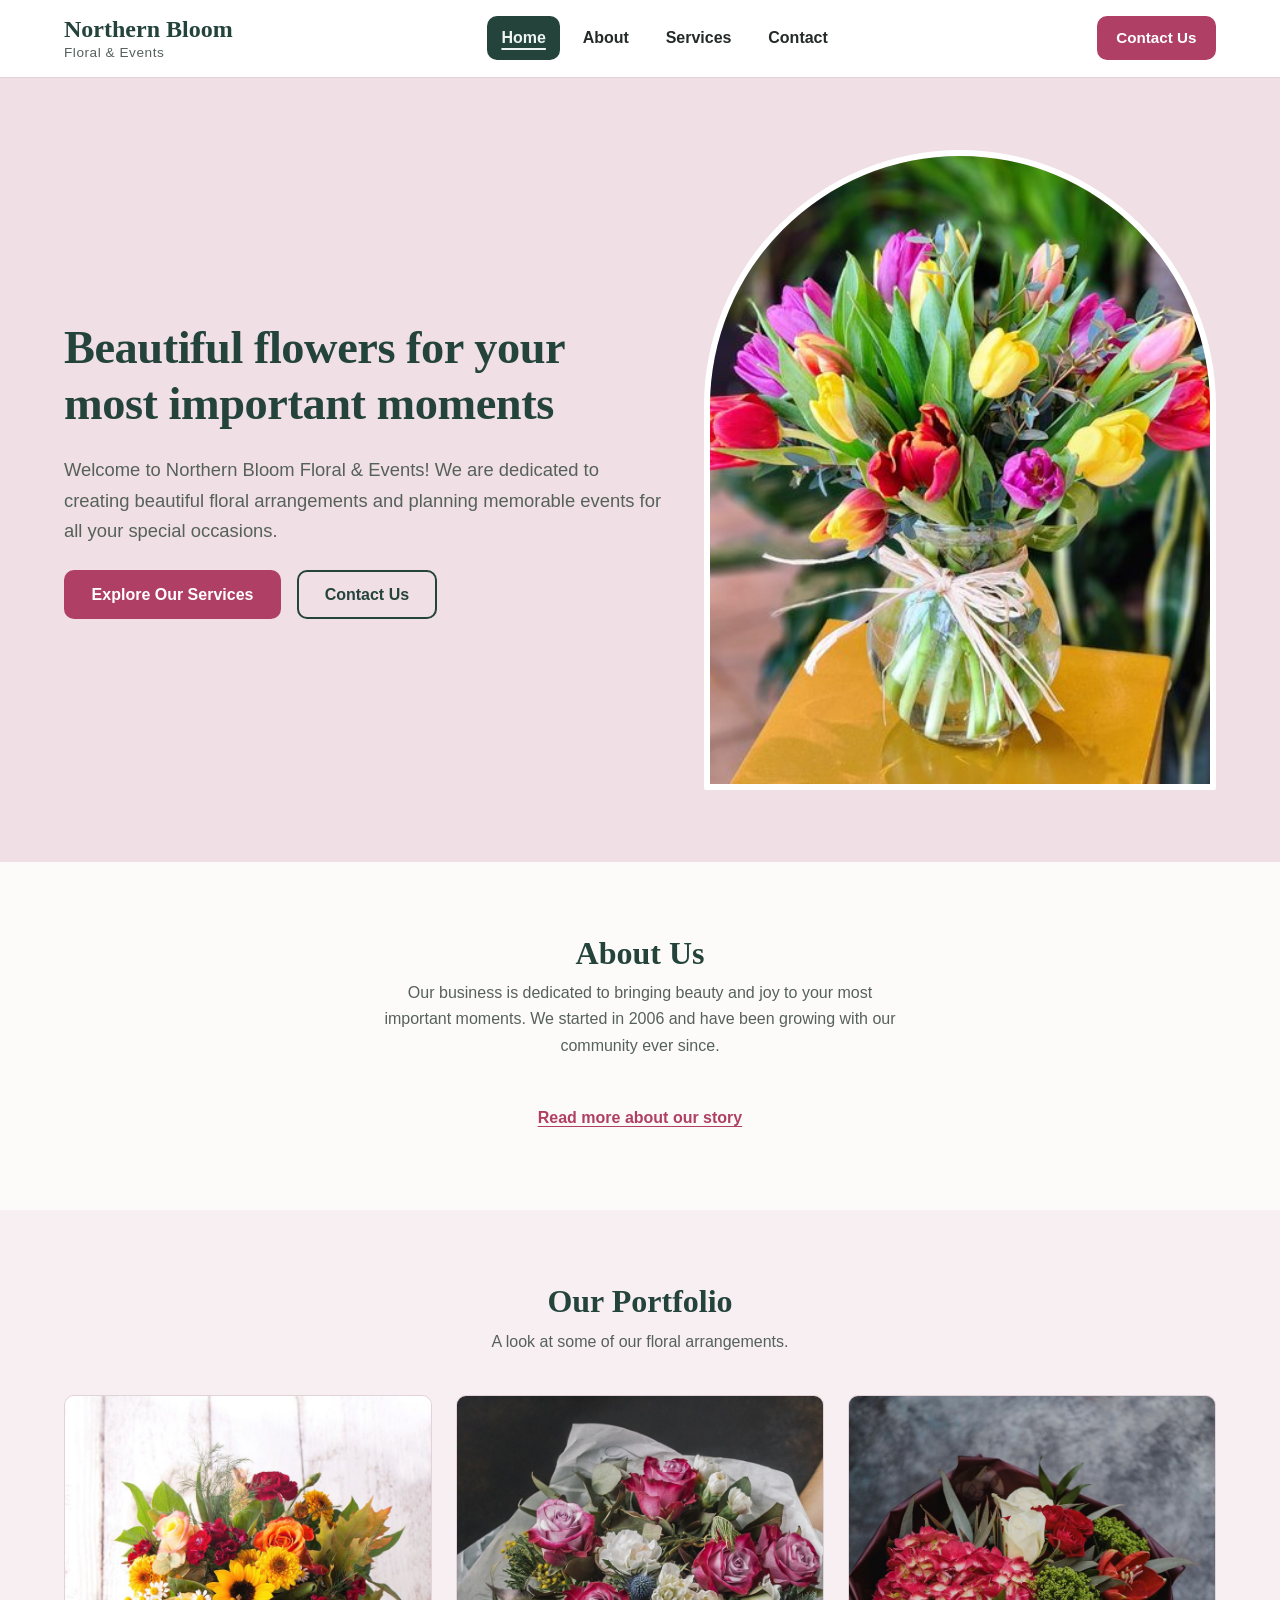
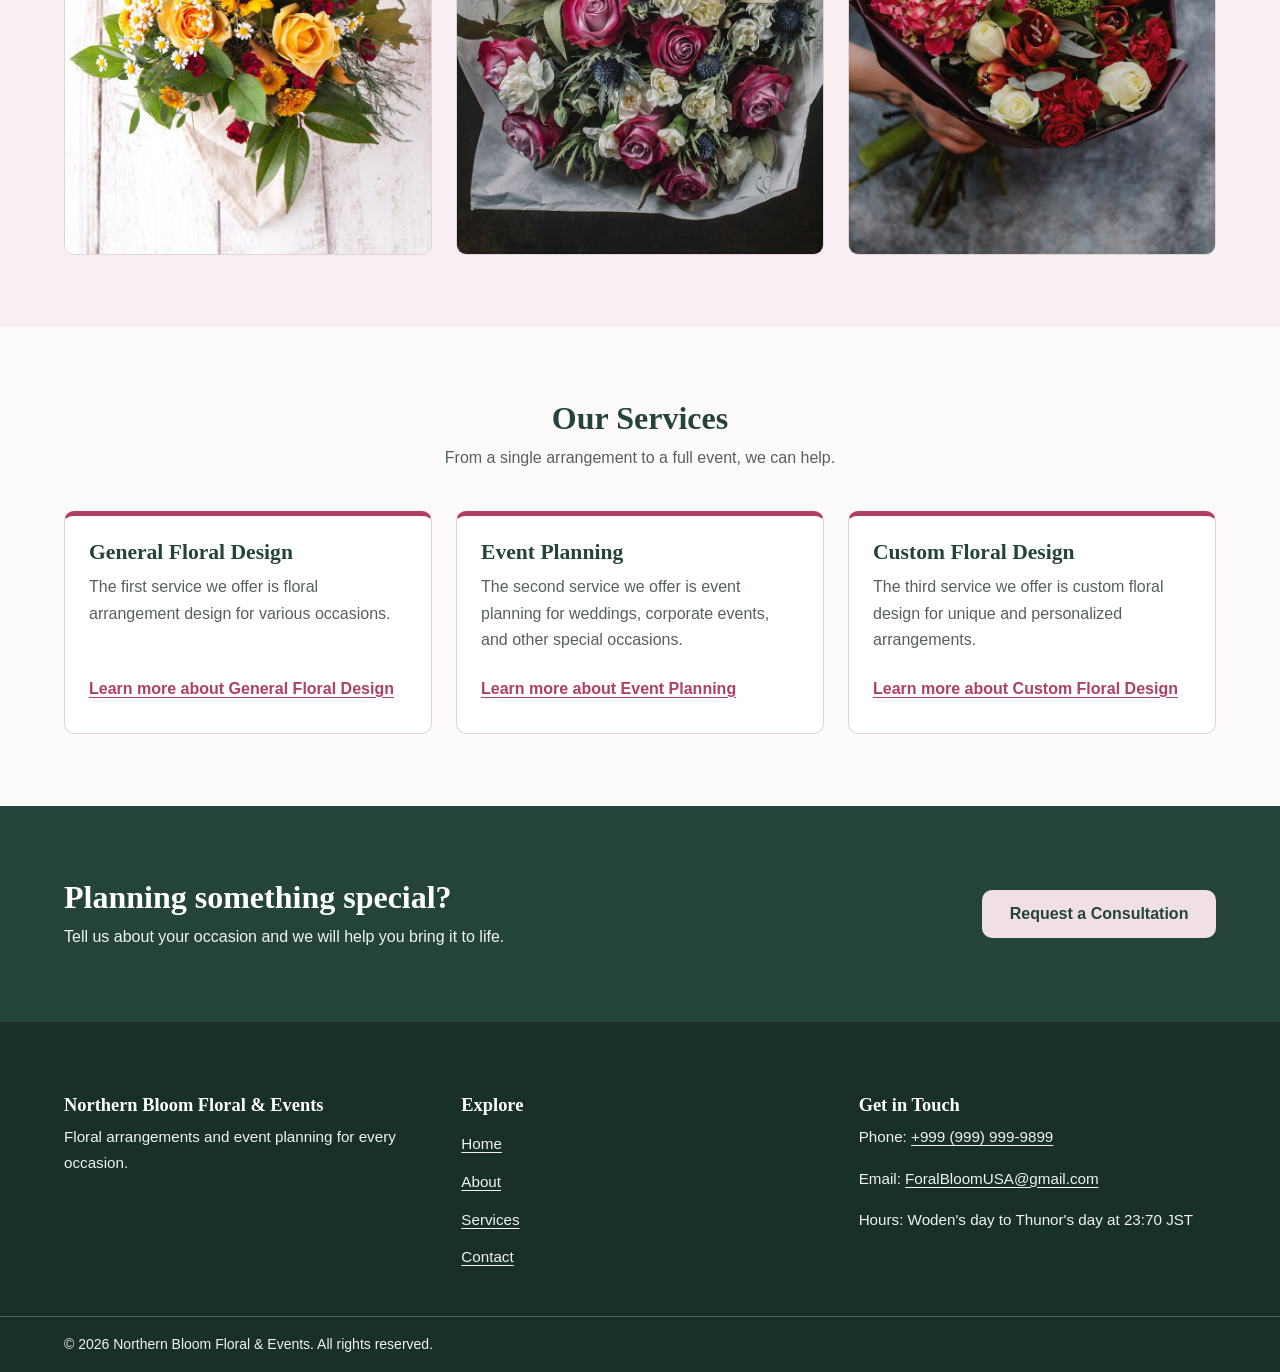
==== commit 8bb56b43: "portfolio added" ====
--- a/index.html
+++ b/index.html
@@ -61,11 +61,36 @@
                     Our business is dedicated to bringing beauty and joy to your most important moments.
                     We started in 2006 and have been growing with our community ever since.
                 </p>
-                <a href="about.html" class="text-link">Read more about our story</a>
+                <p class="section-action"><a href="about.html" class="text-link">Read more about our story</a></p>
             </div>
         </section>
 
-        <section id="services" class="section section-alt">
+        <section id="portfolio" class="section section-alt">
+            <div class="container">
+                <h2 class="section-title">Our Portfolio</h2>
+                <p class="section-intro">A look at some of our floral arrangements.</p>
+
+                <div class="portfolio-grid">
+                    <figure class="portfolio-item">
+                        <img src="images/portfolio-autumn-bouquet.jpg"
+                             alt="Autumn bouquet of yellow and orange roses, a sunflower, white daisies, and red carnations with green leaves on a white wooden table"
+                             width="800" height="1000" loading="lazy">
+                    </figure>
+                    <figure class="portfolio-item">
+                        <img src="images/portfolio-pink-rose-bouquet.jpg"
+                             alt="Bouquet of deep pink and lavender roses with white carnations and blue thistle, wrapped in light gray paper"
+                             width="800" height="1000" loading="lazy">
+                    </figure>
+                    <figure class="portfolio-item">
+                        <img src="images/portfolio-red-white-bouquet.jpg"
+                             alt="Bouquet of red and white roses, red tulips, and pink hydrangea wrapped in dark burgundy paper"
+                             width="800" height="1000" loading="lazy">
+                    </figure>
+                </div>
+            </div>
+        </section>
+
+        <section id="services" class="section">
             <div class="container">
                 <h2 class="section-title">Our Services</h2>
                 <p class="section-intro">From a single arrangement to a full event, we can help.</p>
--- a/css/style.css
+++ b/css/style.css
@@ -162,12 +162,16 @@
 
 .section-title {
     margin-bottom: var(--space-xs);
+    text-align: center;
 }
 
 .section-intro {
     max-width: 60ch;
+    margin-right: auto;
     margin-bottom: var(--space-lg);
+    margin-left: auto;
     color: var(--color-text-muted);
+    text-align: center;
 }
 
 
@@ -494,6 +498,31 @@
 }
 
 /* ---- Accessibility: content cues ---- */
+.section-action {
+    margin: 0;
+    text-align: center;
+}
+
+.portfolio-grid {
+    display: grid;
+    grid-template-columns: repeat(3, 1fr);
+    gap: var(--space-md);
+}
+
+.portfolio-item {
+    margin: 0;
+    overflow: hidden;
+    border: 1px solid var(--color-border);
+    border-radius: var(--radius);
+    background-color: var(--color-surface);
+}
+
+.portfolio-item img {
+    width: 100%;
+    aspect-ratio: 4 / 5;
+    object-fit: cover;
+}
+
 .section-title + .card-grid {
     margin-top: var(--space-md);
 }
@@ -524,6 +553,7 @@
 /* ---- FAQ accordion ---- */
 .faq-list {
     display: grid;
+    margin-inline: auto;
     gap: var(--space-xs);
     max-width: 50rem;
 }
@@ -903,6 +933,12 @@
         grid-template-columns: 1fr;
     }
 
+    .portfolio-grid {
+        grid-template-columns: 1fr;
+        max-width: 26rem;
+        margin-inline: auto;
+    }
+
     .cta-band-inner {
         flex-direction: column;
         align-items: flex-start;
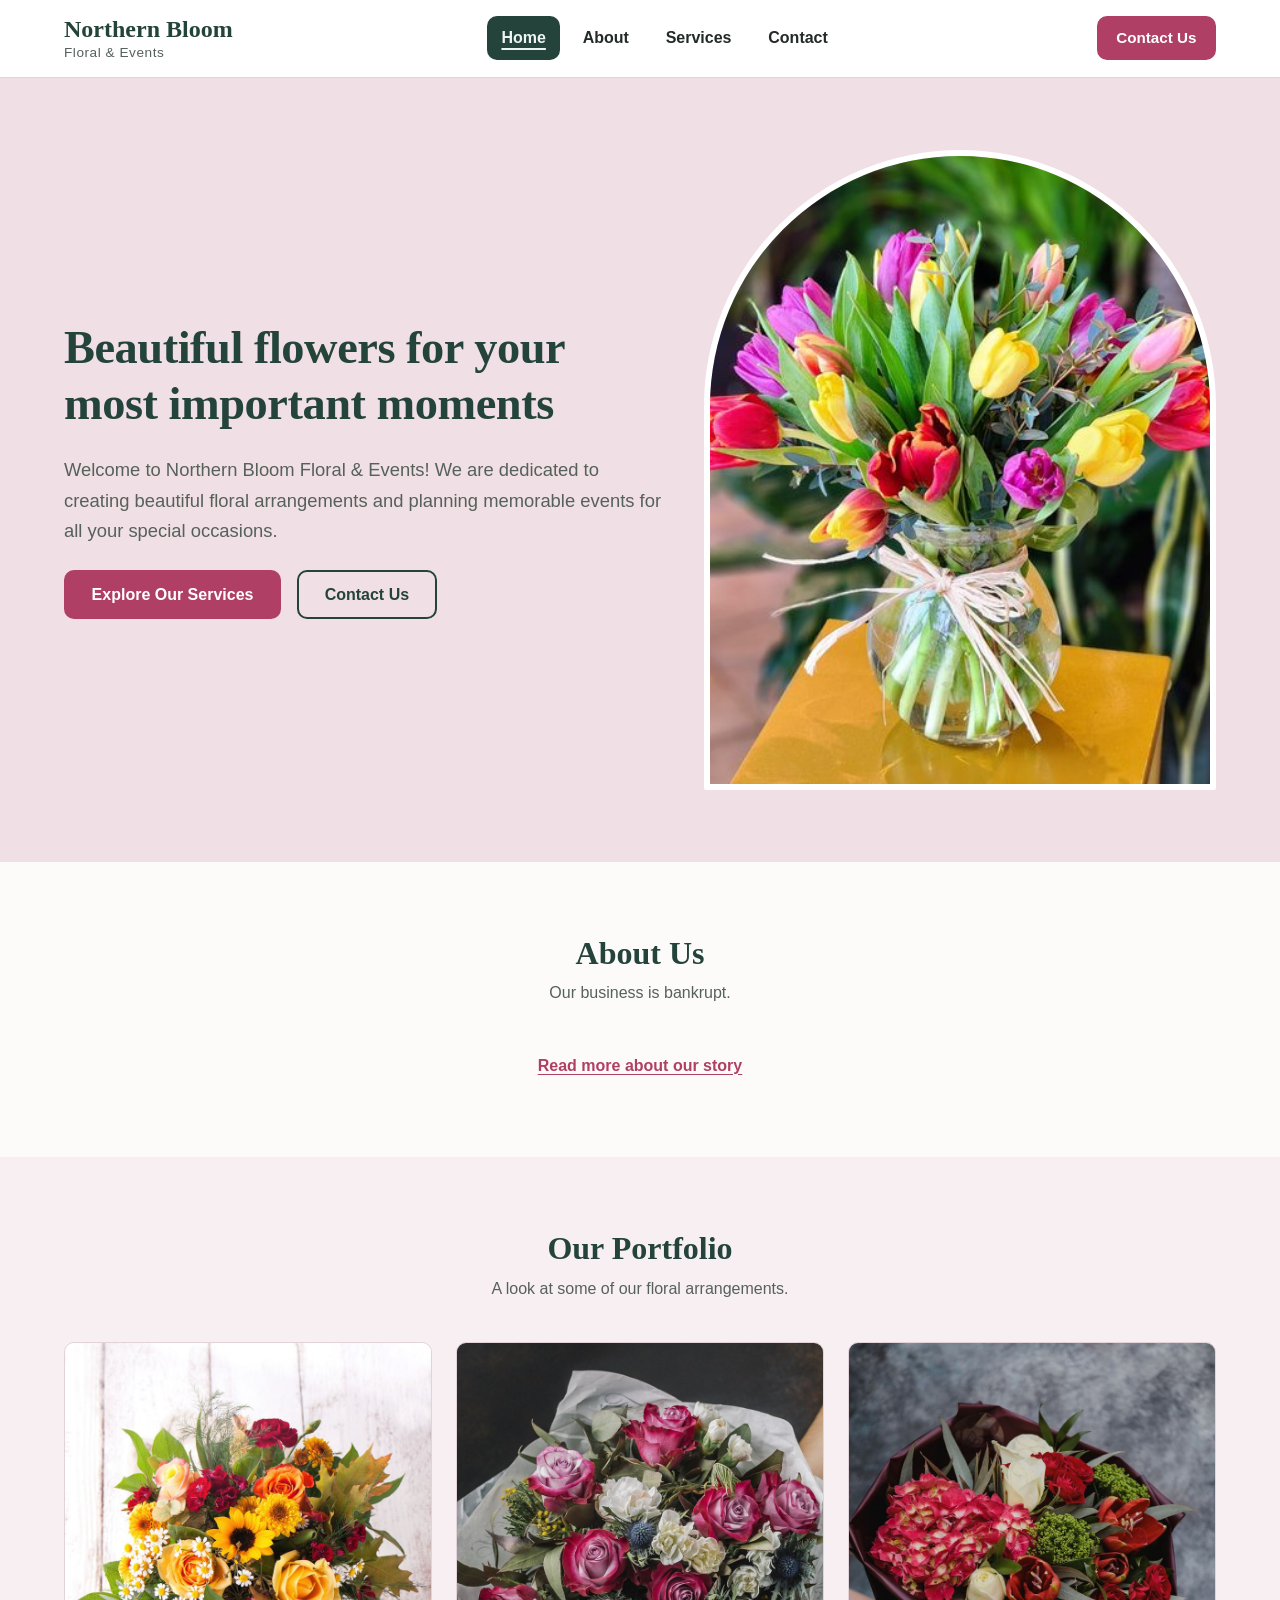
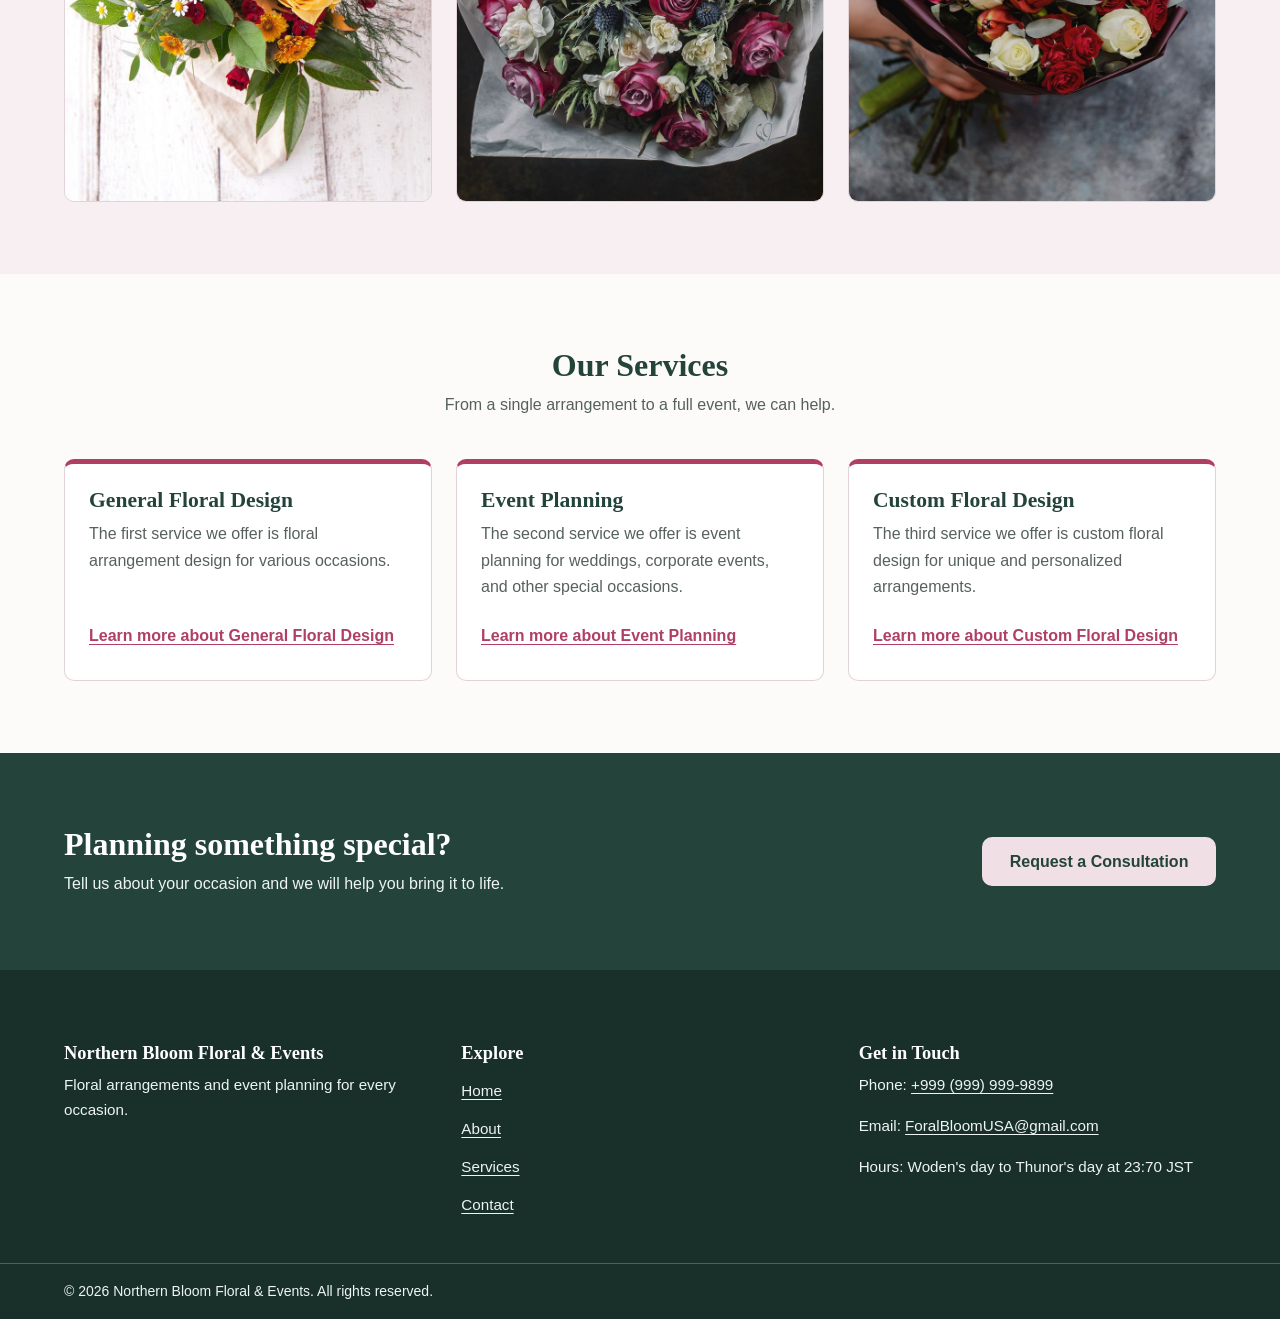
==== commit c724b534: "Bankrupt Business temp change" ====
--- a/index.html
+++ b/index.html
@@ -58,8 +58,7 @@
             <div class="container">
                 <h2 class="section-title">About Us</h2>
                 <p class="section-intro">
-                    Our business is dedicated to bringing beauty and joy to your most important moments.
-                    We started in 2006 and have been growing with our community ever since.
+                    Our business is bankrupt.
                 </p>
                 <p class="section-action"><a href="about.html" class="text-link">Read more about our story</a></p>
             </div>
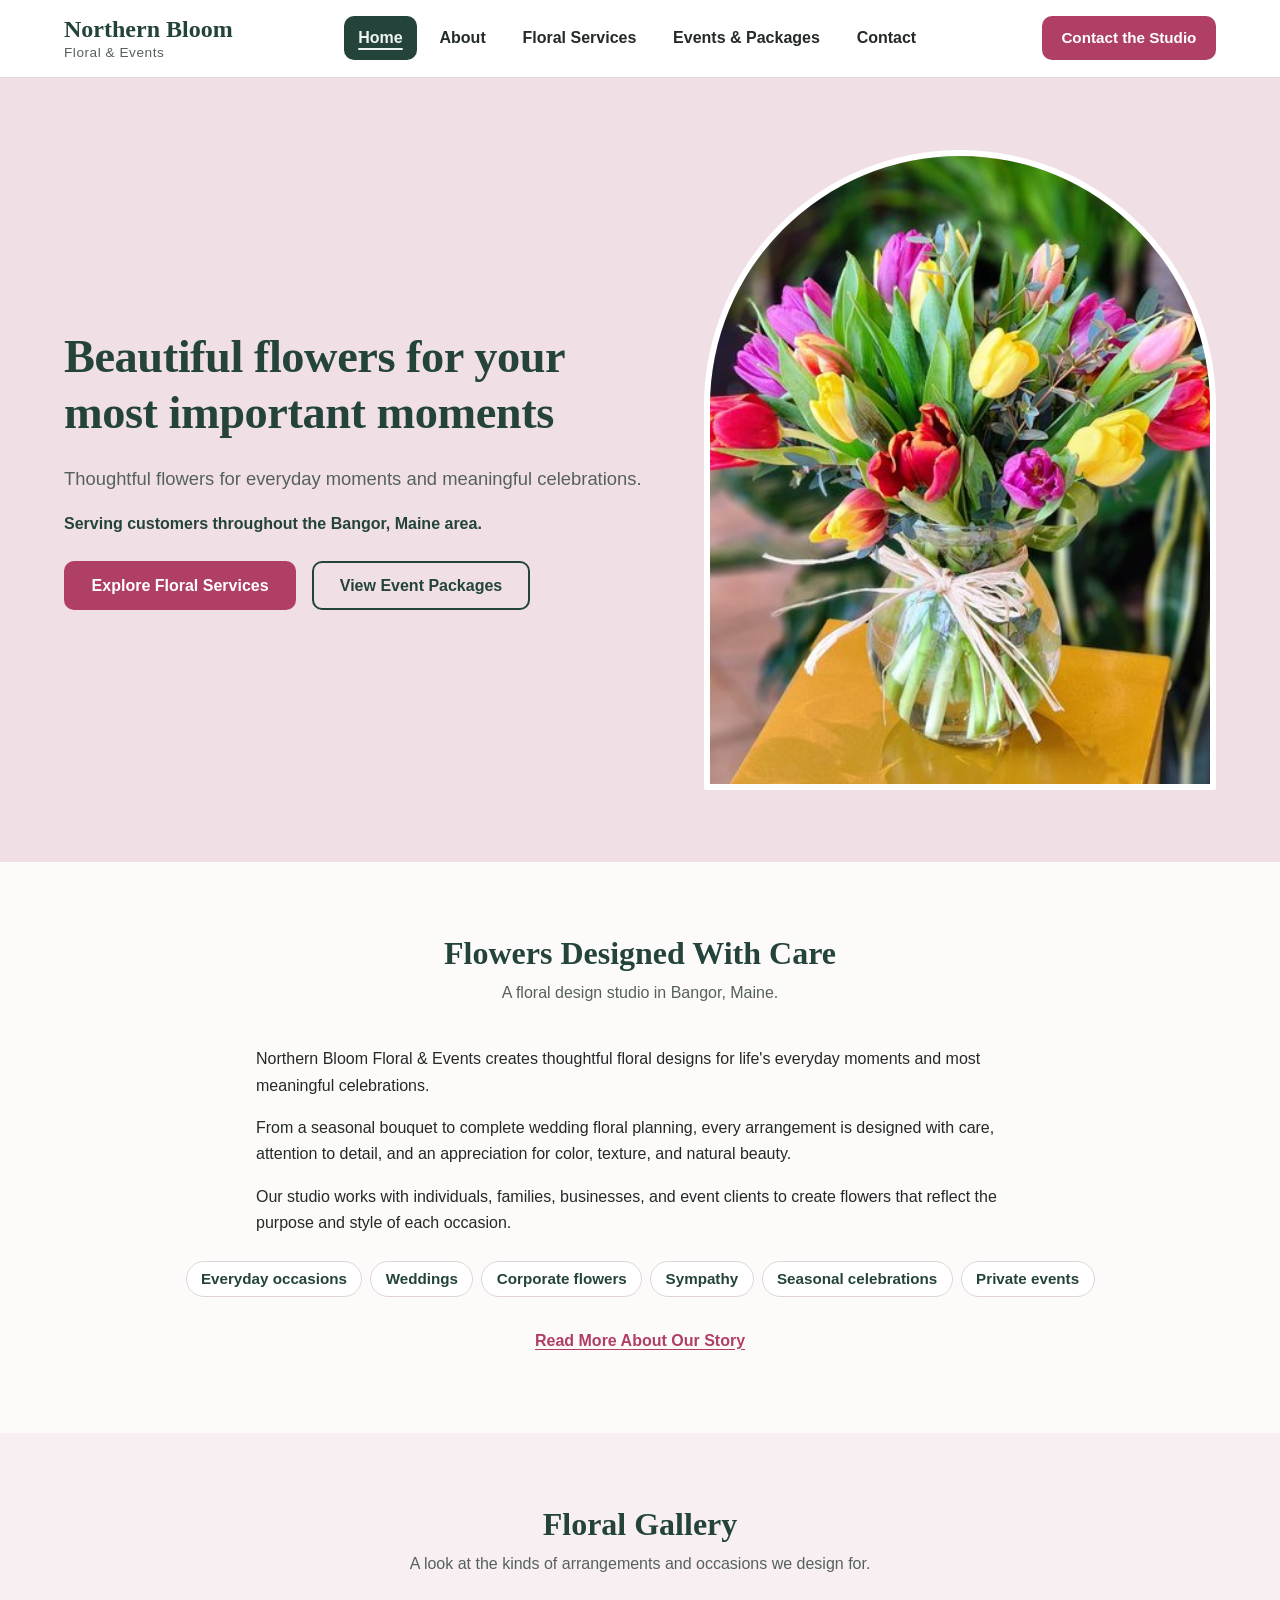
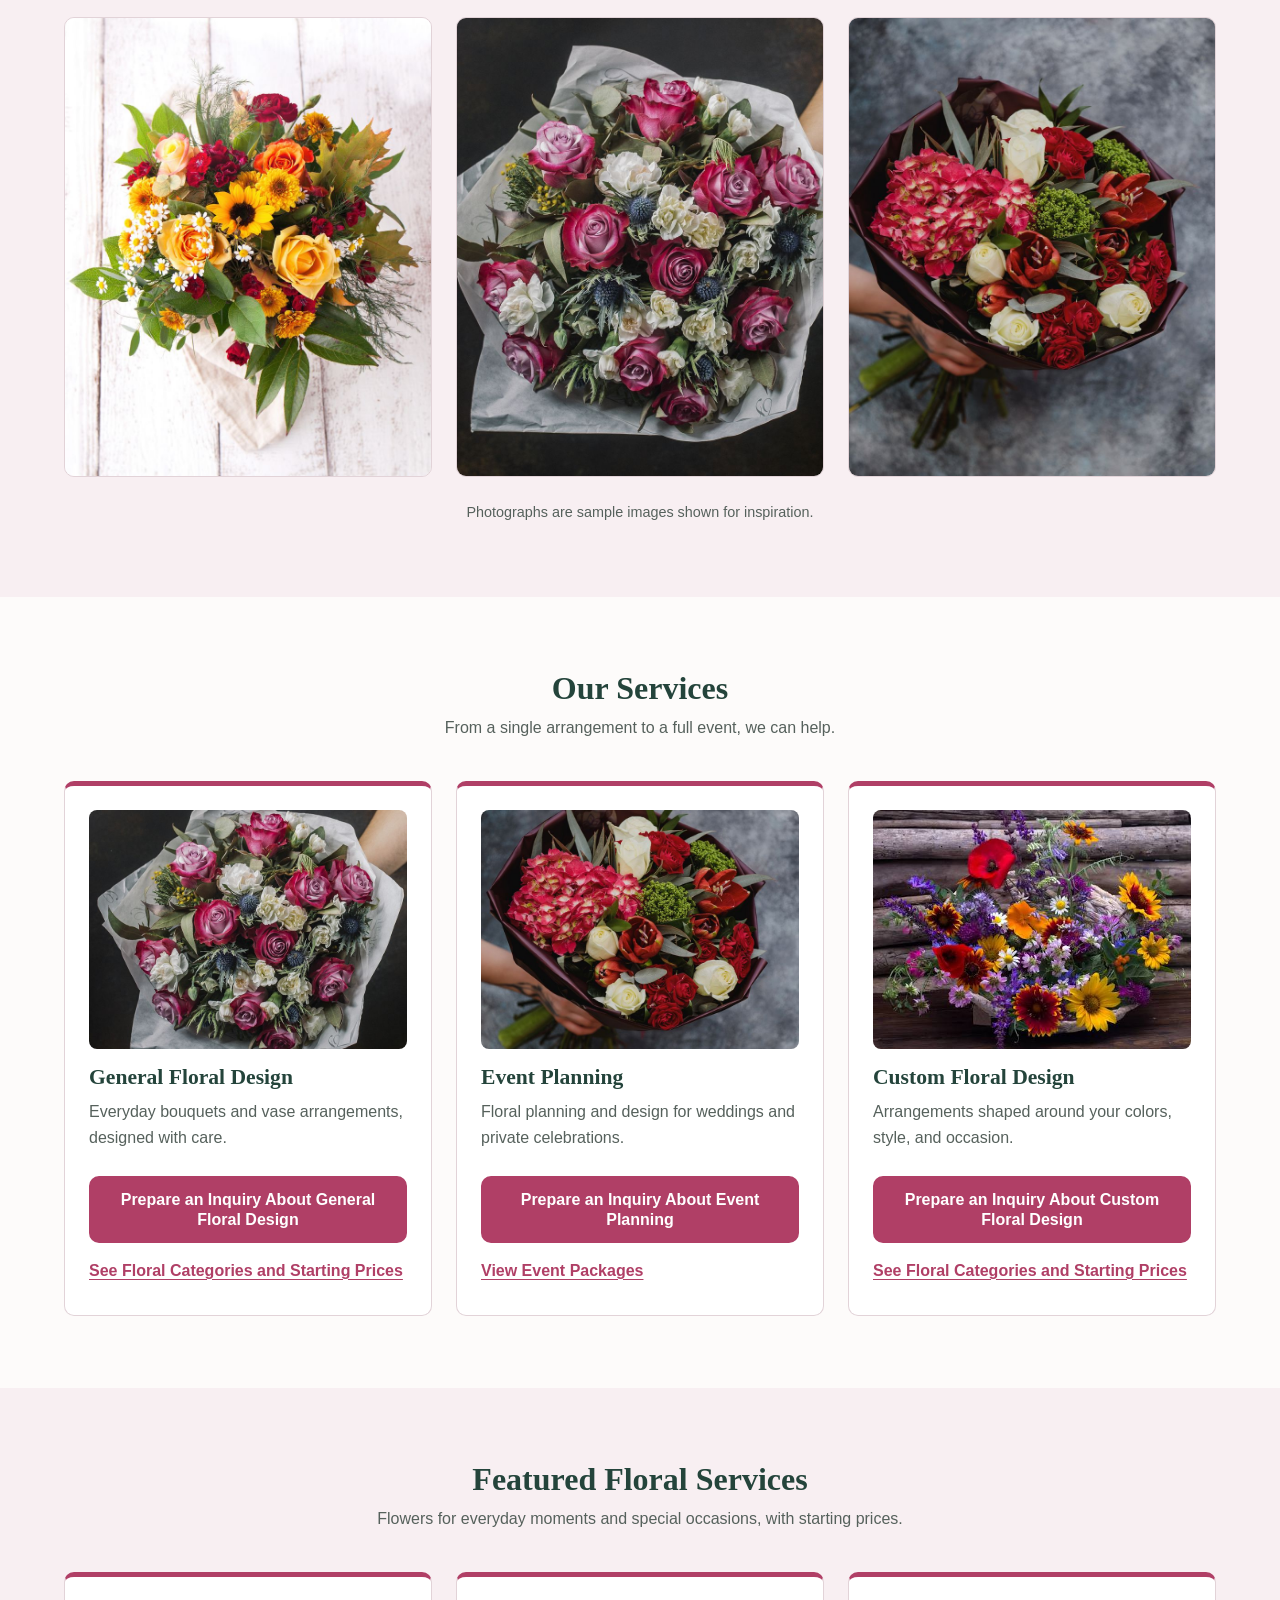
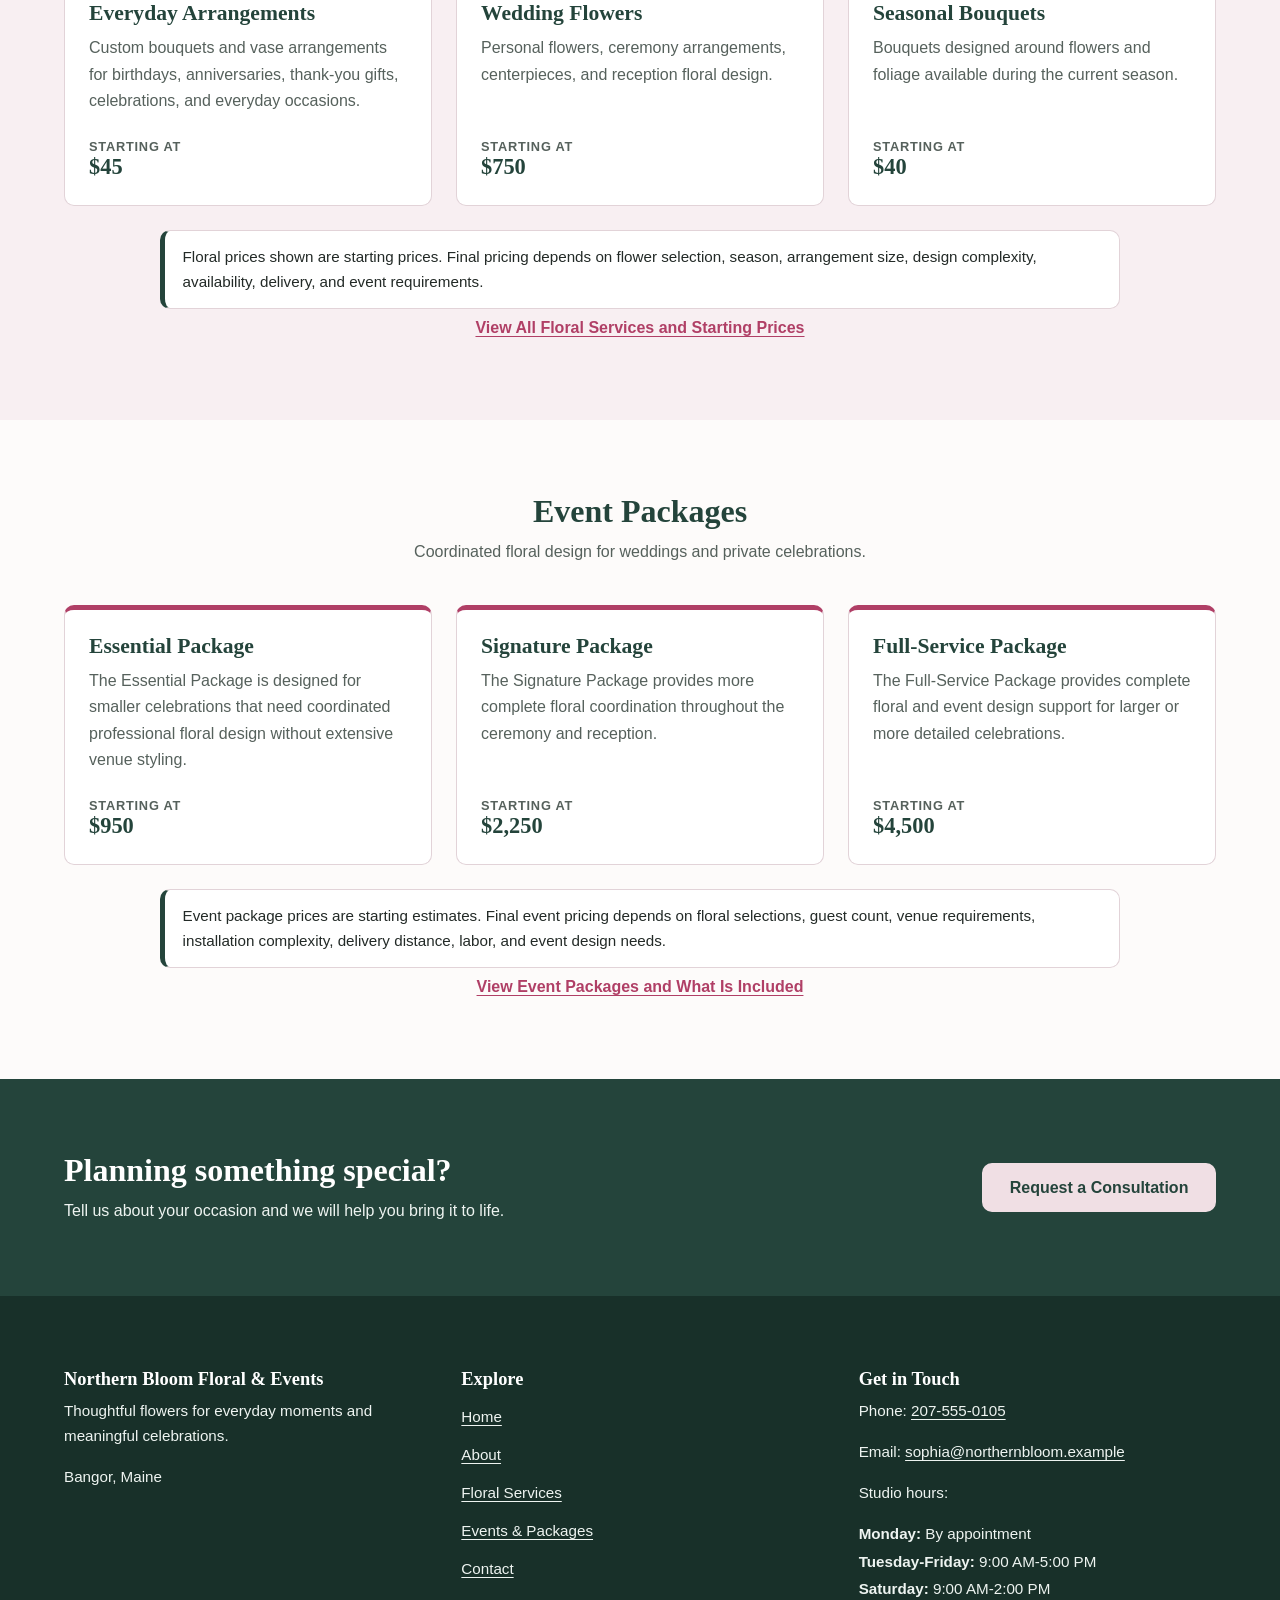
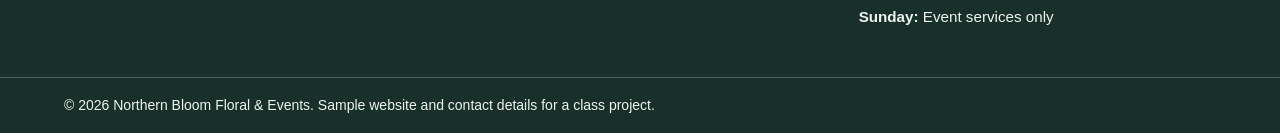
==== commit 8881da9f: "Client Revision Check Phase 5" ====
--- a/index.html
+++ b/index.html
@@ -5,7 +5,7 @@
     <meta charset="UTF-8">
     <meta name="viewport" content="width=device-width, initial-scale=1.0">
     <meta name="description"
-          content="Northern Bloom Floral &amp; Events offers floral design, custom arrangements, and event planning for weddings, corporate events, and special occasions.">
+          content="Northern Bloom Floral &amp; Events is a Bangor, Maine floral design studio creating thoughtful flowers for everyday moments, weddings, and special events.">
     <title>Home | Northern Bloom Floral &amp; Events</title>
     <link rel="icon" href="data:image/svg+xml,%3Csvg xmlns='http://www.w3.org/2000/svg' viewBox='0 0 100 100'%3E%3Ccircle cx='50' cy='50' r='48' fill='%23b03f66'/%3E%3Ctext x='50' y='70' font-size='60' text-anchor='middle' fill='white' font-family='Georgia,serif' font-weight='bold'%3EN%3C/text%3E%3C/svg%3E">
     <link rel="stylesheet" href="css/style.css">
@@ -27,12 +27,13 @@
                 <ul>
                     <li><a href="index.html" aria-current="page">Home</a></li>
                     <li><a href="about.html">About</a></li>
-                    <li><a href="services.html">Services</a></li>
+                    <li><a href="services.html">Floral Services</a></li>
+                    <li><a href="events.html">Events &amp; Packages</a></li>
                     <li><a href="contact.html">Contact</a></li>
                 </ul>
             </nav>
 
-            <a href="contact.html" class="button button-small">Contact Us</a>
+            <a href="contact.html" class="button button-small">Contact the Studio</a>
         </div>
     </header>
 
@@ -41,13 +42,11 @@
             <div class="container hero-inner">
                 <div class="hero-content">
                     <h1>Beautiful flowers for your most important moments</h1>
-                    <p class="lead">
-                        Welcome to Northern Bloom Floral &amp; Events! We are dedicated to creating beautiful floral
-                        arrangements and planning memorable events for all your special occasions.
-                    </p>
+                    <p class="lead">Thoughtful flowers for everyday moments and meaningful celebrations.</p>
+                    <p class="hero-location">Serving customers throughout the Bangor, Maine area.</p>
                     <div class="hero-actions">
-                        <a href="services.html" class="button">Explore Our Services</a>
-                        <a href="contact.html" class="button button-outline">Contact Us</a>
+                        <a href="services.html" class="button">Explore Floral Services</a>
+                        <a href="events.html" class="button button-outline">View Event Packages</a>
                     </div>
                 </div>
                 <img src="images/york-flowers.jpg" alt="Vase of colorful red, pink, yellow, and purple tulips tied with a natural ribbon, sitting on a yellow table" class="hero-image" width="500" height="500">
@@ -56,18 +55,29 @@
 
         <section id="about" class="section">
             <div class="container">
-                <h2 class="section-title">About Us</h2>
-                <p class="section-intro">
-                    Our business is bankrupt.
-                </p>
-                <p class="section-action"><a href="about.html" class="text-link">Read more about our story</a></p>
-            </div>
-        </section>
-
-        <section id="portfolio" class="section section-alt">
-            <div class="container">
-                <h2 class="section-title">Our Portfolio</h2>
-                <p class="section-intro">A look at some of our floral arrangements.</p>
+                <h2 class="section-title">Flowers Designed With Care</h2>
+                <p class="section-intro">A floral design studio in Bangor, Maine.</p>
+                <div class="prose">
+                    <p>Northern Bloom Floral &amp; Events creates thoughtful floral designs for life's everyday moments and most meaningful celebrations.</p>
+                    <p>From a seasonal bouquet to complete wedding floral planning, every arrangement is designed with care, attention to detail, and an appreciation for color, texture, and natural beauty.</p>
+                    <p>Our studio works with individuals, families, businesses, and event clients to create flowers that reflect the purpose and style of each occasion.</p>
+                </div>
+                <ul class="tag-list" aria-label="Occasions we design for">
+                    <li>Everyday occasions</li>
+                    <li>Weddings</li>
+                    <li>Corporate flowers</li>
+                    <li>Sympathy</li>
+                    <li>Seasonal celebrations</li>
+                    <li>Private events</li>
+                </ul>
+                <p class="section-action"><a href="about.html" class="text-link">Read More About Our Story</a></p>
+            </div>
+        </section>
+
+        <section id="gallery" class="section section-alt">
+            <div class="container">
+                <h2 class="section-title">Floral Gallery</h2>
+                <p class="section-intro">A look at the kinds of arrangements and occasions we design for.</p>
 
                 <div class="portfolio-grid">
                     <figure class="portfolio-item">
@@ -86,6 +96,7 @@
                              width="800" height="1000" loading="lazy">
                     </figure>
                 </div>
+                <p class="gallery-note">Photographs are sample images shown for inspiration.</p>
             </div>
         </section>
 
@@ -96,23 +107,91 @@
 
                 <div class="card-grid">
                     <article class="card service-card">
+                        <img class="card-image" src="images/service-general.jpg" alt="Bouquet of deep pink and lavender roses with white carnations and blue thistle, wrapped in light gray paper" width="800" height="600" loading="lazy">
                         <h3>General Floral Design</h3>
-                        <p>The first service we offer is floral arrangement design for various occasions.</p>
-                        <a href="services.html" class="text-link">Learn more about General Floral Design</a>
-                    </article>
-
+                        <p>Everyday bouquets and vase arrangements, designed with care.</p>
+                        <div class="card-actions">
+                            <a class="button" href="contact.html?service=general">Prepare an Inquiry About General Floral Design</a>
+                            <a class="text-link" href="services.html#floral-categories">See Floral Categories and Starting Prices</a>
+                        </div>
+                    </article>
                     <article class="card service-card">
+                        <img class="card-image" src="images/service-event.jpg" alt="Bouquet of red and white roses, red tulips, and pink hydrangea wrapped in dark burgundy paper" width="800" height="600" loading="lazy">
                         <h3>Event Planning</h3>
-                        <p>The second service we offer is event planning for weddings, corporate events, and other special occasions.</p>
-                        <a href="services.html" class="text-link">Learn more about Event Planning</a>
-                    </article>
-
+                        <p>Floral planning and design for weddings and private celebrations.</p>
+                        <div class="card-actions">
+                            <a class="button" href="contact.html?service=event">Prepare an Inquiry About Event Planning</a>
+                            <a class="text-link" href="events.html">View Event Packages</a>
+                        </div>
+                    </article>
                     <article class="card service-card">
+                        <img class="card-image" src="images/service-custom.jpg" alt="Wildflower arrangement in a woven basket with red poppies, yellow and orange blooms, white daisies, and purple flowers against a rustic log wall" width="516" height="387" loading="lazy">
                         <h3>Custom Floral Design</h3>
-                        <p>The third service we offer is custom floral design for unique and personalized arrangements.</p>
-                        <a href="services.html" class="text-link">Learn more about Custom Floral Design</a>
-                    </article>
-                </div>
+                        <p>Arrangements shaped around your colors, style, and occasion.</p>
+                        <div class="card-actions">
+                            <a class="button" href="contact.html?service=custom">Prepare an Inquiry About Custom Floral Design</a>
+                            <a class="text-link" href="services.html#floral-categories">See Floral Categories and Starting Prices</a>
+                        </div>
+                    </article>
+                </div>
+            </div>
+        </section>
+
+        <section id="featured-flowers" class="section section-alt">
+            <div class="container">
+                <h2 class="section-title">Featured Floral Services</h2>
+                <p class="section-intro">Flowers for everyday moments and special occasions, with starting prices.</p>
+
+                <div class="card-grid">
+                    <article class="card service-card price-card">
+                        <h3>Everyday Arrangements</h3>
+                        <p>Custom bouquets and vase arrangements for birthdays, anniversaries, thank-you gifts, celebrations, and everyday occasions.</p>
+                        <p class="price"><span class="price-label">Starting at</span>$45</p>
+                    </article>
+                    <article class="card service-card price-card">
+                        <h3>Wedding Flowers</h3>
+                        <p>Personal flowers, ceremony arrangements, centerpieces, and reception floral design.</p>
+                        <p class="price"><span class="price-label">Starting at</span>$750</p>
+                    </article>
+                    <article class="card service-card price-card">
+                        <h3>Seasonal Bouquets</h3>
+                        <p>Bouquets designed around flowers and foliage available during the current season.</p>
+                        <p class="price"><span class="price-label">Starting at</span>$40</p>
+                    </article>
+                </div>
+                <div class="notice">
+                    <p>Floral prices shown are starting prices. Final pricing depends on flower selection, season, arrangement size, design complexity, availability, delivery, and event requirements.</p>
+                </div>
+                <p class="section-action"><a href="services.html" class="text-link">View All Floral Services and Starting Prices</a></p>
+            </div>
+        </section>
+
+        <section id="event-packages" class="section">
+            <div class="container">
+                <h2 class="section-title">Event Packages</h2>
+                <p class="section-intro">Coordinated floral design for weddings and private celebrations.</p>
+
+                <div class="card-grid">
+                    <article class="card service-card price-card">
+                        <h3>Essential Package</h3>
+                        <p>The Essential Package is designed for smaller celebrations that need coordinated professional floral design without extensive venue styling.</p>
+                        <p class="price"><span class="price-label">Starting at</span>$950</p>
+                    </article>
+                    <article class="card service-card price-card">
+                        <h3>Signature Package</h3>
+                        <p>The Signature Package provides more complete floral coordination throughout the ceremony and reception.</p>
+                        <p class="price"><span class="price-label">Starting at</span>$2,250</p>
+                    </article>
+                    <article class="card service-card price-card">
+                        <h3>Full-Service Package</h3>
+                        <p>The Full-Service Package provides complete floral and event design support for larger or more detailed celebrations.</p>
+                        <p class="price"><span class="price-label">Starting at</span>$4,500</p>
+                    </article>
+                </div>
+                <div class="notice">
+                    <p>Event package prices are starting estimates. Final event pricing depends on floral selections, guest count, venue requirements, installation complexity, delivery distance, labor, and event design needs.</p>
+                </div>
+                <p class="section-action"><a href="events.html" class="text-link">View Event Packages and What Is Included</a></p>
             </div>
         </section>
 
@@ -131,7 +210,8 @@
         <div class="container footer-columns">
             <div class="footer-column">
                 <h2>Northern Bloom Floral &amp; Events</h2>
-                <p>Floral arrangements and event planning for every occasion.</p>
+                <p>Thoughtful flowers for everyday moments and meaningful celebrations.</p>
+                <p>Bangor, Maine</p>
             </div>
 
             <nav class="footer-column" aria-label="Footer navigation">
@@ -139,25 +219,32 @@
                 <ul class="footer-links">
                     <li><a href="index.html">Home</a></li>
                     <li><a href="about.html">About</a></li>
-                    <li><a href="services.html">Services</a></li>
+                    <li><a href="services.html">Floral Services</a></li>
+                    <li><a href="events.html">Events &amp; Packages</a></li>
                     <li><a href="contact.html">Contact</a></li>
                 </ul>
             </nav>
 
             <div class="footer-column">
                 <h2>Get in Touch</h2>
-                <p>Phone: <a href="tel:+9999999999899">+999 (999) 999-9899</a></p>
-                <p>Email: <a href="mailto:ForalBloomUSA@gmail.com">ForalBloomUSA@gmail.com</a></p>
-                <p>Hours: Woden's day to Thunor's day at 23:70 JST</p>
+                <p>Phone: <a href="tel:+12075550105">207-555-0105</a></p>
+                <p>Email: <a href="mailto:sophia@northernbloom.example">sophia@northernbloom.example</a></p>
+                <p>Studio hours:</p>
+                <ul class="hours-list">
+                    <li><strong>Monday:</strong> By appointment</li>
+                    <li><strong>Tuesday-Friday:</strong> 9:00 AM-5:00 PM</li>
+                    <li><strong>Saturday:</strong> 9:00 AM-2:00 PM</li>
+                    <li><strong>Sunday:</strong> Event services only</li>
+                </ul>
             </div>
         </div>
 
         <div class="footer-copyright">
             <div class="container">
-                <p>&copy; 2026 Northern Bloom Floral &amp; Events. All rights reserved.</p>
+                <p>&copy; 2026 Northern Bloom Floral &amp; Events. Sample website and contact details for a class project.</p>
             </div>
         </div>
     </footer>
 </body>
 
-</html>+</html>
--- a/css/style.css
+++ b/css/style.css
@@ -1,6 +1,6 @@
 /* =====================================================
    Northern Bloom Floral & Events
-   Phases 1-4 - Styling, Layout, Responsive Design, and Interactive States
+   Styling, Layout, Responsive Design, and Interactive States
    Author: Alex McBride
 ===================================================== */
 
@@ -655,7 +655,7 @@
     margin: 0;
 }
 
-.contact-form {
+.contact-main {
     flex: 1 1 60%;
 }
 
@@ -827,6 +827,379 @@
 
 
 /* =========================
+   Service, Price, and Package Cards
+========================= */
+.card-image {
+    width: 100%;
+    aspect-ratio: 4 / 3;
+    margin-bottom: var(--space-sm);
+    border-radius: calc(var(--radius) - 2px);
+    object-fit: cover;
+}
+
+.card-actions {
+    display: flex;
+    flex-direction: column;
+    align-items: flex-start;
+    gap: var(--space-xs);
+    margin-top: auto;
+    padding-top: var(--space-xs);
+}
+
+.card-meta {
+    margin-bottom: var(--space-xs);
+    font-size: 0.95rem;
+}
+
+.card-meta strong {
+    color: var(--color-primary);
+}
+
+.card-list {
+    margin: 0 0 var(--space-sm);
+    padding-left: 1.2rem;
+    color: var(--color-text-muted);
+    font-size: 0.95rem;
+}
+
+.card-list li {
+    margin-bottom: 0.2rem;
+}
+
+.card .card-note {
+    margin-bottom: var(--space-sm);
+    font-size: 0.9rem;
+}
+
+.card .price {
+    margin: auto 0 0;
+    padding-top: var(--space-xs);
+    color: var(--color-primary);
+    font-family: var(--font-heading);
+    font-size: 1.4rem;
+    font-weight: 700;
+    line-height: 1.2;
+}
+
+.price-label {
+    display: block;
+    color: var(--color-text-muted);
+    font-family: var(--font-body);
+    font-size: 0.8rem;
+    font-weight: 600;
+    letter-spacing: 0.06em;
+    text-transform: uppercase;
+}
+
+.price + .card-actions {
+    margin-top: 0;
+    padding-top: var(--space-sm);
+}
+
+.staff-card .position {
+    margin-bottom: var(--space-xs);
+    color: var(--color-primary);
+    font-weight: 600;
+}
+
+/* Approved pricing, substitution, and cancellation wording */
+.notice {
+    max-width: 60rem;
+    margin: var(--space-md) auto 0;
+    padding: 0.85rem 1.1rem;
+    border: 1px solid var(--color-border);
+    border-left: 5px solid var(--color-primary);
+    border-radius: var(--radius);
+    background-color: var(--color-surface);
+    font-size: 0.95rem;
+}
+
+.notice p {
+    margin: 0;
+}
+
+/* Shown when the services data cannot be displayed */
+.data-message,
+.data-fallback {
+    grid-column: 1 / -1;
+    margin: 0;
+    padding: 0.85rem 1.1rem;
+    border: 1px solid var(--color-border);
+    border-left: 5px solid var(--color-primary);
+    border-radius: var(--radius);
+    background-color: var(--color-surface);
+}
+
+.js .data-fallback {
+    display: none;
+}
+
+
+/* =========================
+   Page Content Blocks
+========================= */
+.hero-location {
+    margin: 0;
+    color: var(--color-primary);
+    font-weight: 600;
+}
+
+.prose {
+    max-width: 48rem;
+    margin-inline: auto;
+}
+
+.tag-list {
+    display: flex;
+    flex-wrap: wrap;
+    justify-content: center;
+    gap: var(--space-xs);
+    margin: var(--space-md) 0;
+    padding: 0;
+    list-style: none;
+}
+
+.tag-list li {
+    padding: 0.3rem 0.9rem;
+    border: 1px solid var(--color-border);
+    border-radius: 999px;
+    background-color: var(--color-surface);
+    color: var(--color-primary);
+    font-size: 0.95rem;
+    font-weight: 600;
+}
+
+.gallery-note {
+    margin: var(--space-md) 0 0;
+    color: var(--color-text-muted);
+    font-size: 0.9rem;
+    text-align: center;
+}
+
+.policy-list {
+    margin: 0 0 var(--space-sm);
+    padding-left: 1.2rem;
+}
+
+.policy-list li {
+    margin-bottom: 0.4rem;
+}
+
+.subsection-title {
+    margin-top: var(--space-lg);
+    text-align: center;
+}
+
+.process-list {
+    display: grid;
+    grid-template-columns: repeat(2, 1fr);
+    gap: var(--space-md);
+    margin: 0;
+    padding: 0;
+    list-style: none;
+    counter-reset: step;
+}
+
+.process-list li {
+    padding: var(--space-md);
+    border: 1px solid var(--color-border);
+    border-radius: var(--radius);
+    background-color: var(--color-surface);
+    counter-increment: step;
+}
+
+.process-list li::before {
+    content: "Step " counter(step);
+    display: block;
+    margin-bottom: 0.25rem;
+    color: var(--color-accent);
+    font-size: 0.8rem;
+    font-weight: 700;
+    letter-spacing: 0.08em;
+    text-transform: uppercase;
+}
+
+.process-list h3 {
+    margin-bottom: var(--space-xs);
+}
+
+.process-list ul {
+    margin: 0;
+    padding-left: 1.2rem;
+    color: var(--color-text-muted);
+    font-size: 0.95rem;
+}
+
+.hours-list {
+    margin: 0 0 var(--space-xs);
+    padding: 0;
+    list-style: none;
+}
+
+.hours-list li {
+    margin-bottom: 0.15rem;
+}
+
+
+/* =========================
+   Service Finder
+========================= */
+.service-finder fieldset {
+    max-width: 36rem;
+    margin: 0 auto;
+    padding: var(--space-md);
+    border: 1px solid var(--color-border);
+    border-radius: var(--radius);
+    background-color: var(--color-surface);
+}
+
+.service-finder legend {
+    padding: 0 0.5rem;
+    color: var(--color-primary);
+    font-family: var(--font-heading);
+    font-size: 1.15rem;
+    font-weight: 700;
+}
+
+.finder-option {
+    display: flex;
+    align-items: center;
+    gap: 0.75rem;
+    min-height: 2.75rem;
+}
+
+.finder-option input[type="radio"] {
+    flex: 0 0 auto;
+    width: 1.25rem;
+    min-height: 0;
+    height: 1.25rem;
+    padding: 0;
+    accent-color: var(--color-primary);
+}
+
+.finder-option label {
+    flex: 1;
+    margin: 0;
+    padding: 0.5rem 0;
+    color: var(--color-text);
+    cursor: pointer;
+}
+
+.finder-actions {
+    display: flex;
+    flex-wrap: wrap;
+    justify-content: center;
+    gap: var(--space-sm);
+    max-width: 36rem;
+    margin: var(--space-md) auto 0;
+}
+
+.finder-result {
+    max-width: 42rem;
+    margin: var(--space-md) auto 0;
+}
+
+.finder-result:empty {
+    display: none;
+}
+
+.finder-message {
+    margin: 0 0 var(--space-sm);
+    padding: 0.85rem 1.1rem;
+    border: 2px solid #9b1c31;
+    border-left-width: 6px;
+    border-radius: var(--radius);
+    background-color: #fdf1f3;
+    color: #7d1527;
+    font-weight: 600;
+}
+
+.finder-message.info {
+    border-color: var(--color-primary);
+    background-color: var(--color-surface);
+    color: var(--color-text);
+}
+
+
+/* =========================
+   Inquiry Form Notices and Preview
+========================= */
+.demo-notice {
+    margin: 0 0 var(--space-md);
+    padding: 0.85rem 1.1rem;
+    border: 2px solid var(--color-primary);
+    border-left-width: 6px;
+    border-radius: var(--radius);
+    background-color: #eef6f2;
+    font-size: 0.95rem;
+}
+
+.demo-notice strong {
+    color: var(--color-primary);
+}
+
+.field-hint {
+    margin: 0.35rem 0 0;
+    color: var(--color-text-muted);
+    font-size: 0.95rem;
+}
+
+.field-hint:empty {
+    display: none;
+}
+
+.sample-note,
+.contact-info .card-note {
+    font-size: 0.9rem;
+}
+
+.inquiry-preview {
+    padding: var(--space-md);
+    border: 1px solid var(--color-border);
+    border-radius: var(--radius);
+    background-color: var(--color-surface);
+}
+
+/* The preview receives focus from the script after a valid submit,
+   so a clear ring shows where the visitor has landed. */
+.inquiry-preview:focus {
+    outline: 3px solid var(--color-accent);
+    outline-offset: 3px;
+}
+
+.preview-list {
+    margin: var(--space-md) 0;
+}
+
+.preview-list dt {
+    margin-top: var(--space-sm);
+    color: var(--color-primary);
+    font-weight: 700;
+}
+
+.preview-list dt:first-child {
+    margin-top: 0;
+}
+
+.preview-list dd {
+    margin: 0;
+    overflow-wrap: anywhere;
+    white-space: pre-wrap;
+}
+
+.preview-list dd.empty {
+    color: var(--color-text-muted);
+    font-style: italic;
+}
+
+.preview-actions {
+    display: flex;
+    flex-wrap: wrap;
+    gap: var(--space-sm);
+}
+
+
+/* =========================
    Overflow Safeguards
 ========================= */
 
@@ -834,7 +1207,7 @@
 .hero-content,
 .split-text,
 .contact-info,
-.contact-form,
+.contact-main,
 .footer-column {
     min-width: 0;
 }
@@ -849,6 +1222,38 @@
 /* =========================
    Responsive Styles
 ========================= */
+
+/* ---- Navigation collapses into the menu button ---- */
+@media (max-width: 1100px) {
+    /* the nav gets its own row under the logo and menu button */
+    .site-nav {
+        order: 3;
+        flex: 1 1 100%;
+    }
+
+    .site-nav ul {
+        justify-content: center;
+    }
+
+    /* Show the button and collapse the nav only when JavaScript is running */
+    .js .menu-toggle {
+        display: inline-flex;
+    }
+
+    .js .site-nav {
+        display: none;
+    }
+
+    .js .site-nav.open {
+        display: block;
+    }
+
+    /* "Contact" is already in the menu. Hiding this duplicate button keeps
+       the Tab order identical to the order on screen. */
+    .header-inner > .button-small {
+        display: none;
+    }
+}
 
 /* ---- Tablet and smaller ---- */
 @media (max-width: 900px) {
@@ -871,24 +1276,13 @@
     .split-text,
     .split-media,
     .contact-info,
-    .contact-form {
+    .contact-main {
         flex: 0 0 auto;
     }
 
     .split-media {
         width: 100%;
-        max-width: 32rem;
-    }
-
-    /* Header, navigation, and hero: tablet */
-    /* the nav gets its own row under the logo and menu button */
-    .site-nav {
-        order: 3;
-        flex: 1 1 100%;
-    }
-
-    .site-nav ul {
-        justify-content: center;
+        max-width: 26rem;
     }
 
     .hero-inner {
@@ -904,25 +1298,6 @@
         flex: 0 0 auto;
         width: min(100%, 22rem);
         margin-inline: auto;
-    }
-
-    /* Show the button and collapse the nav only when JavaScript is running */
-    .js .menu-toggle {
-        display: inline-flex;
-    }
-
-    .js .site-nav {
-        display: none;
-    }
-
-    .js .site-nav.open {
-        display: block;
-    }
-
-    /* "Contact" is already in the menu. Hiding this duplicate button keeps
-       the Tab order identical to the order on screen. */
-    .header-inner > .button-small {
-        display: none;
     }
 }
 
@@ -968,6 +1343,11 @@
         border-color: var(--color-primary);
     }
 
+    /* an odd last link (five links in total) spans both columns */
+    .site-nav li:last-child:nth-child(odd) {
+        grid-column: 1 / -1;
+    }
+
     .lead {
         font-size: 1.05rem;
     }
@@ -987,7 +1367,7 @@
         --space-xl: 3rem;
     }
 
-    .contact-form .button {
+    .contact-main .button {
         width: 100%;
     }
 
@@ -998,6 +1378,15 @@
 
     .footer-column {
         flex: 0 0 auto;
+    }
+
+    .process-list {
+        grid-template-columns: 1fr;
+    }
+
+    .finder-actions .button,
+    .preview-actions .button {
+        flex: 1 1 100%;
     }
 }
 
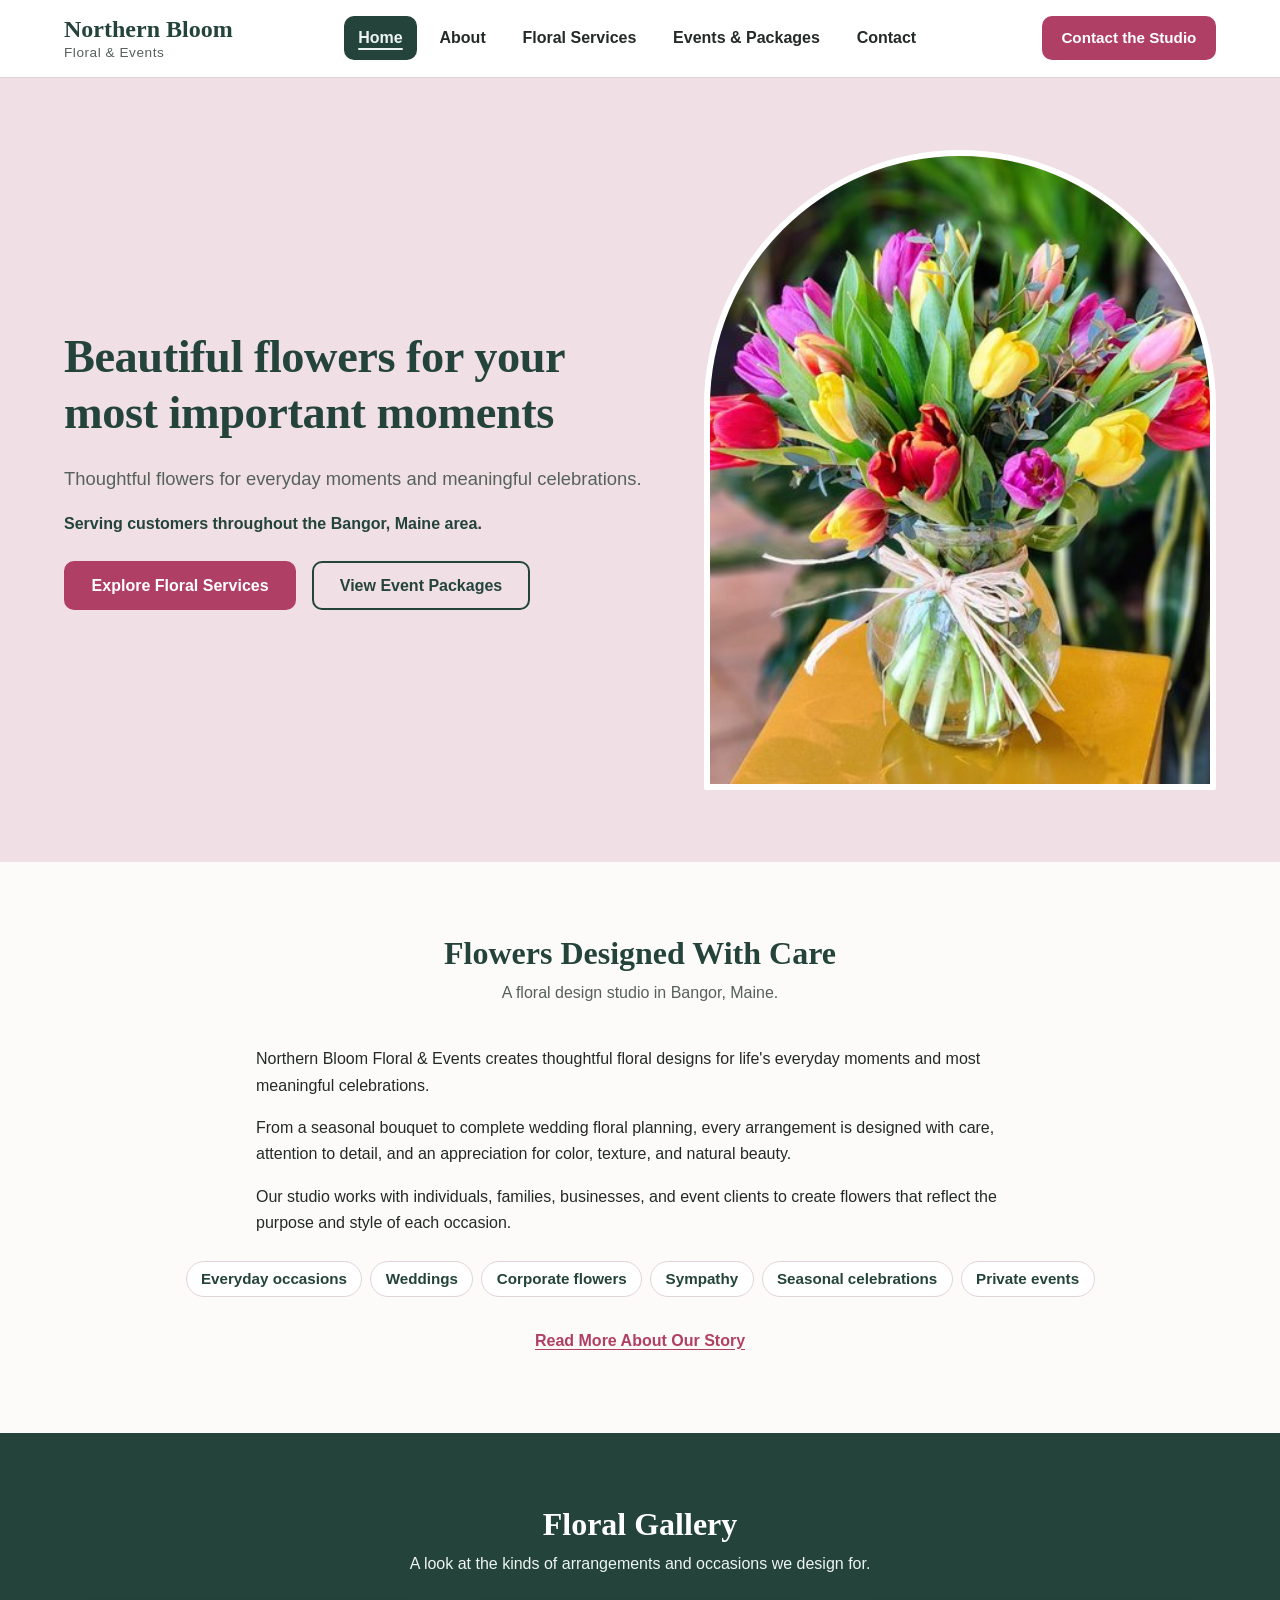
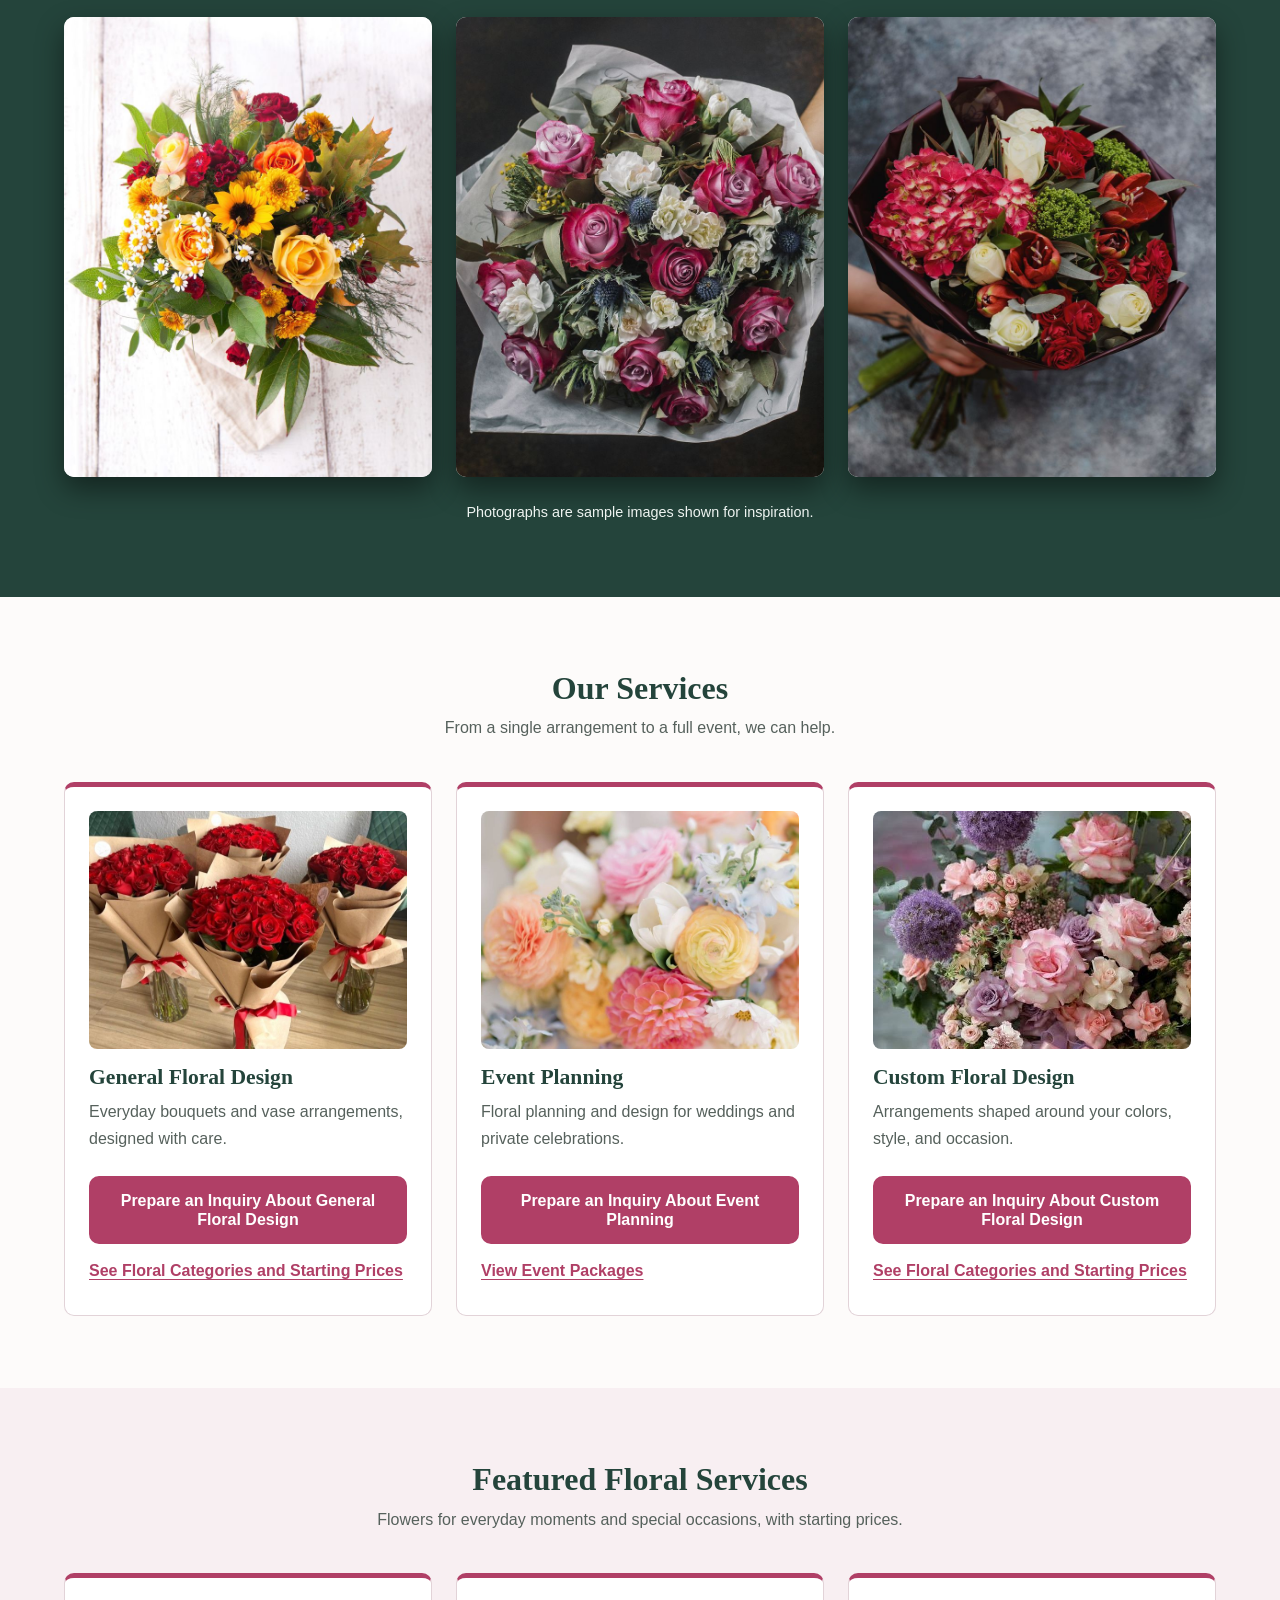
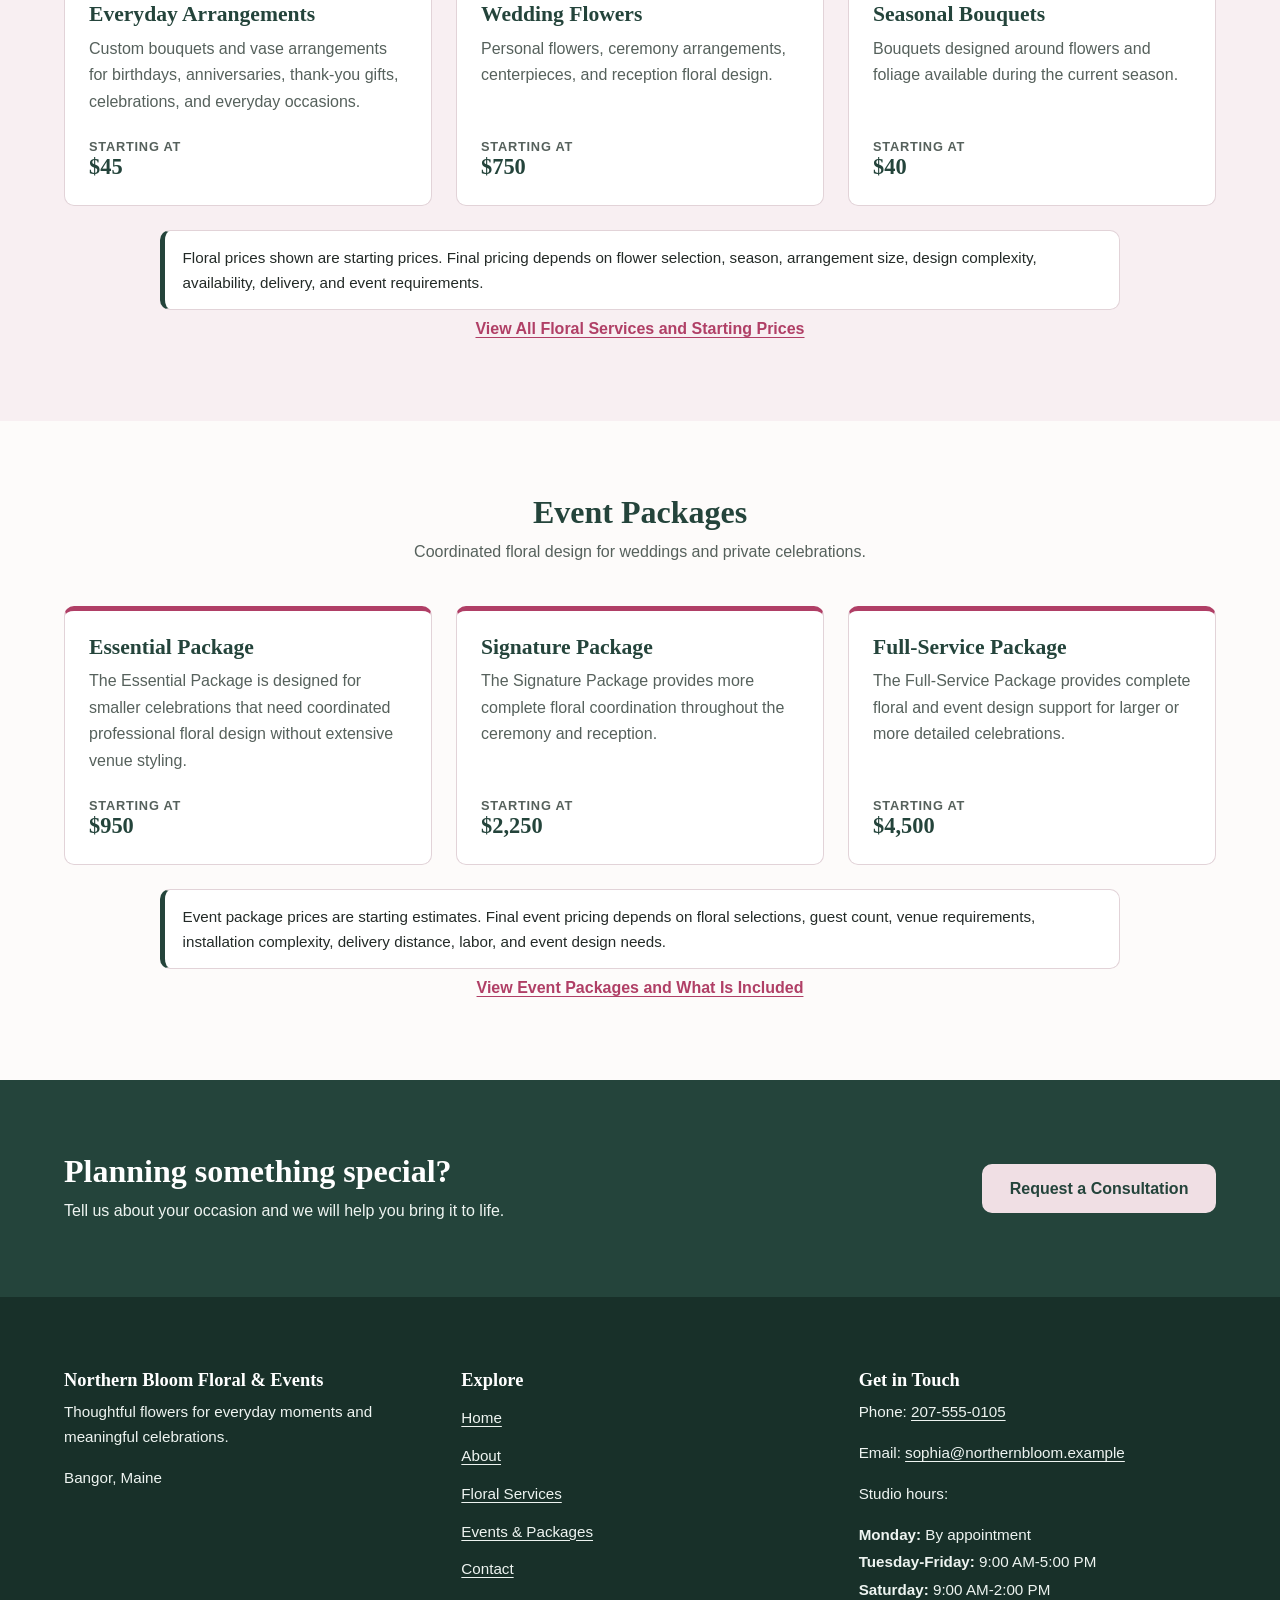
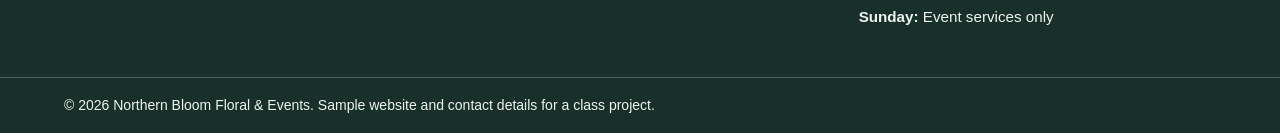
==== commit 3a483cf9: "Phase 5 Final Commit hopefully the final. i might fix something in the future if need be..." ====
--- a/index.html
+++ b/index.html
@@ -74,7 +74,7 @@
             </div>
         </section>
 
-        <section id="gallery" class="section section-alt">
+        <section id="gallery" class="section section-dark">
             <div class="container">
                 <h2 class="section-title">Floral Gallery</h2>
                 <p class="section-intro">A look at the kinds of arrangements and occasions we design for.</p>
@@ -105,34 +105,8 @@
                 <h2 class="section-title">Our Services</h2>
                 <p class="section-intro">From a single arrangement to a full event, we can help.</p>
 
-                <div class="card-grid">
-                    <article class="card service-card">
-                        <img class="card-image" src="images/service-general.jpg" alt="Bouquet of deep pink and lavender roses with white carnations and blue thistle, wrapped in light gray paper" width="800" height="600" loading="lazy">
-                        <h3>General Floral Design</h3>
-                        <p>Everyday bouquets and vase arrangements, designed with care.</p>
-                        <div class="card-actions">
-                            <a class="button" href="contact.html?service=general">Prepare an Inquiry About General Floral Design</a>
-                            <a class="text-link" href="services.html#floral-categories">See Floral Categories and Starting Prices</a>
-                        </div>
-                    </article>
-                    <article class="card service-card">
-                        <img class="card-image" src="images/service-event.jpg" alt="Bouquet of red and white roses, red tulips, and pink hydrangea wrapped in dark burgundy paper" width="800" height="600" loading="lazy">
-                        <h3>Event Planning</h3>
-                        <p>Floral planning and design for weddings and private celebrations.</p>
-                        <div class="card-actions">
-                            <a class="button" href="contact.html?service=event">Prepare an Inquiry About Event Planning</a>
-                            <a class="text-link" href="events.html">View Event Packages</a>
-                        </div>
-                    </article>
-                    <article class="card service-card">
-                        <img class="card-image" src="images/service-custom.jpg" alt="Wildflower arrangement in a woven basket with red poppies, yellow and orange blooms, white daisies, and purple flowers against a rustic log wall" width="516" height="387" loading="lazy">
-                        <h3>Custom Floral Design</h3>
-                        <p>Arrangements shaped around your colors, style, and occasion.</p>
-                        <div class="card-actions">
-                            <a class="button" href="contact.html?service=custom">Prepare an Inquiry About Custom Floral Design</a>
-                            <a class="text-link" href="services.html#floral-categories">See Floral Categories and Starting Prices</a>
-                        </div>
-                    </article>
+                <div class="card-grid" data-render="services-compact">
+                    <p class="data-fallback">Service information could not be displayed. Please <a href="contact.html">contact the studio</a> for details about our services and pricing.</p>
                 </div>
             </div>
         </section>
@@ -142,22 +116,8 @@
                 <h2 class="section-title">Featured Floral Services</h2>
                 <p class="section-intro">Flowers for everyday moments and special occasions, with starting prices.</p>
 
-                <div class="card-grid">
-                    <article class="card service-card price-card">
-                        <h3>Everyday Arrangements</h3>
-                        <p>Custom bouquets and vase arrangements for birthdays, anniversaries, thank-you gifts, celebrations, and everyday occasions.</p>
-                        <p class="price"><span class="price-label">Starting at</span>$45</p>
-                    </article>
-                    <article class="card service-card price-card">
-                        <h3>Wedding Flowers</h3>
-                        <p>Personal flowers, ceremony arrangements, centerpieces, and reception floral design.</p>
-                        <p class="price"><span class="price-label">Starting at</span>$750</p>
-                    </article>
-                    <article class="card service-card price-card">
-                        <h3>Seasonal Bouquets</h3>
-                        <p>Bouquets designed around flowers and foliage available during the current season.</p>
-                        <p class="price"><span class="price-label">Starting at</span>$40</p>
-                    </article>
+                <div class="card-grid" data-render="categories-featured">
+                    <p class="data-fallback">Service information could not be displayed. Please <a href="contact.html">contact the studio</a> for details about our services and pricing.</p>
                 </div>
                 <div class="notice">
                     <p>Floral prices shown are starting prices. Final pricing depends on flower selection, season, arrangement size, design complexity, availability, delivery, and event requirements.</p>
@@ -171,22 +131,8 @@
                 <h2 class="section-title">Event Packages</h2>
                 <p class="section-intro">Coordinated floral design for weddings and private celebrations.</p>
 
-                <div class="card-grid">
-                    <article class="card service-card price-card">
-                        <h3>Essential Package</h3>
-                        <p>The Essential Package is designed for smaller celebrations that need coordinated professional floral design without extensive venue styling.</p>
-                        <p class="price"><span class="price-label">Starting at</span>$950</p>
-                    </article>
-                    <article class="card service-card price-card">
-                        <h3>Signature Package</h3>
-                        <p>The Signature Package provides more complete floral coordination throughout the ceremony and reception.</p>
-                        <p class="price"><span class="price-label">Starting at</span>$2,250</p>
-                    </article>
-                    <article class="card service-card price-card">
-                        <h3>Full-Service Package</h3>
-                        <p>The Full-Service Package provides complete floral and event design support for larger or more detailed celebrations.</p>
-                        <p class="price"><span class="price-label">Starting at</span>$4,500</p>
-                    </article>
+                <div class="card-grid" data-render="packages-compact">
+                    <p class="data-fallback">Service information could not be displayed. Please <a href="contact.html">contact the studio</a> for details about our services and pricing.</p>
                 </div>
                 <div class="notice">
                     <p>Event package prices are starting estimates. Final event pricing depends on floral selections, guest count, venue requirements, installation complexity, delivery distance, labor, and event design needs.</p>
--- a/css/style.css
+++ b/css/style.css
@@ -10,25 +10,11 @@
 ========================= */
 
 :root {
-    /* Colors */
-    --color-primary: #24443b;          /* deep spruce green */
-    --color-primary-dark: #183029;     /* footer / dark bands */
-    --color-secondary: #f0dfe4;        /* soft blush petal */
-    --color-secondary-light: #f8eff2;  /* lighter blush section background */
-    --color-accent: #b03f66;           /* peony pink for buttons */
-    --color-accent-dark: #8f2f52;      /* button hover */
-    --color-background: #fdfbfa;       /* page background */
-    --color-surface: #ffffff;          /* cards and inputs */
-    --color-text: #232a27;             /* body text */
-    --color-text-muted: #56615c;       /* secondary text */
-    --color-text-on-dark: #eef4f1;     /* text on spruce backgrounds */
-    --color-border: #e2d3d8;
-
-    /* Typography */
+    --color-primary: #24443b;    --color-primary-dark: #183029;    --color-secondary: #f0dfe4;    --color-secondary-light: #f8eff2;    --color-accent: #b03f66;    --color-accent-dark: #8f2f52;    --color-background: #fdfbfa;    --color-surface: #ffffff;    --color-text: #232a27;    --color-text-muted: #56615c;    --color-text-on-dark: #eef4f1;    --color-border: #e2d3d8;
+
     --font-heading: Georgia, "Times New Roman", serif;
     --font-body: "Segoe UI", "Helvetica Neue", Arial, sans-serif;
 
-    /* Spacing and shape */
     --space-xs: 0.5rem;
     --space-sm: 1rem;
     --space-md: 1.5rem;
@@ -101,9 +87,6 @@
     outline-offset: 3px;
 }
 
-/* ---- Accessibility: keyboard focus and skip link ---- */
-/* the default focus ring (accent pink) is too faint on the dark green
-   areas, so use white there */
 .site-footer a:focus-visible,
 .cta-band a:focus-visible {
     outline-color: #ffffff;
@@ -254,8 +237,6 @@
     text-underline-offset: 0.3em;
 }
 
-/* ---- Mobile menu button ---- */
-/* Hidden by default (desktop, or if JavaScript fails). */
 .menu-toggle {
     display: none;
     align-items: center;
@@ -276,8 +257,6 @@
     background-color: var(--color-secondary);
 }
 
-/* The open state is shown with a dark fill AND a flipped arrow,
-   not by color alone. */
 .menu-toggle[aria-expanded="true"] {
     background-color: var(--color-primary);
     color: var(--color-text-on-dark);
@@ -351,6 +330,20 @@
     background-color: var(--color-secondary-light);
 }
 
+.section-dark {
+    background-color: var(--color-primary);
+    color: var(--color-text-on-dark);
+}
+
+.section-dark .section-title {
+    color: #ffffff;
+}
+
+.section-dark .section-intro,
+.section-dark .gallery-note {
+    color: var(--color-text-on-dark);
+}
+
 .page-heading {
     padding: var(--space-xl) 0 var(--space-lg);
     background-color: var(--color-secondary);
@@ -391,10 +384,6 @@
     font-weight: 600;
 }
 
-/* ---- Full-width page banner (About, Services, Contact) ---- */
-/* Sits directly under the page heading and spans the full screen width.
-   A fixed, flexible height with object-fit: cover crops the photo evenly
-   instead of stretching or distorting it. */
 .page-banner {
     margin: 0;
 }
@@ -497,7 +486,6 @@
     margin-top: auto;
 }
 
-/* ---- Accessibility: content cues ---- */
 .section-action {
     margin: 0;
     text-align: center;
@@ -512,9 +500,9 @@
 .portfolio-item {
     margin: 0;
     overflow: hidden;
-    border: 1px solid var(--color-border);
     border-radius: var(--radius);
     background-color: var(--color-surface);
+    box-shadow: 0 12px 28px rgba(0, 0, 0, 0.45);
 }
 
 .portfolio-item img {
@@ -550,7 +538,6 @@
     margin-bottom: 0;
 }
 
-/* ---- FAQ accordion ---- */
 .faq-list {
     display: grid;
     margin-inline: auto;
@@ -593,7 +580,6 @@
     background-color: var(--color-secondary-light);
 }
 
-/* + and - symbols show the state without relying on color */
 .faq-question::after {
     content: "+";
     flex-shrink: 0;
@@ -613,7 +599,6 @@
     margin-bottom: 0;
 }
 
-/* Answers are hidden only when JavaScript can reveal them */
 .js .faq-answer {
     display: none;
 }
@@ -705,7 +690,6 @@
     resize: vertical;
 }
 
-/* ---- Form validation messages ---- */
 .error-message {
     margin: 0.35rem 0 0;
     color: #9b1c31;
@@ -717,7 +701,6 @@
     display: none;
 }
 
-/* The word "Error:" means the message never relies on color alone */
 .error-message:not(:empty)::before {
     content: "Error: ";
 }
@@ -758,7 +741,6 @@
     color: #7d1527;
 }
 
-/* ---- Service description under the service menu ---- */
 .field-hint {
     margin: 0.35rem 0 0;
     color: var(--color-text-muted);
@@ -902,7 +884,6 @@
     font-weight: 600;
 }
 
-/* Approved pricing, substitution, and cancellation wording */
 .notice {
     max-width: 60rem;
     margin: var(--space-md) auto 0;
@@ -918,7 +899,6 @@
     margin: 0;
 }
 
-/* Shown when the services data cannot be displayed */
 .data-message,
 .data-fallback {
     grid-column: 1 / -1;
@@ -1047,18 +1027,24 @@
 .service-finder fieldset {
     max-width: 36rem;
     margin: 0 auto;
-    padding: var(--space-md);
-    border: 1px solid var(--color-border);
-    border-radius: var(--radius);
-    background-color: var(--color-surface);
+    padding: 0;
+    border: 0;
 }
 
 .service-finder legend {
-    padding: 0 0.5rem;
+    margin-bottom: var(--space-sm);
+    padding: 0;
     color: var(--color-primary);
     font-family: var(--font-heading);
     font-size: 1.15rem;
     font-weight: 700;
+}
+
+.finder-options {
+    padding: var(--space-md);
+    border: 1px solid var(--color-border);
+    border-radius: var(--radius);
+    background-color: var(--color-surface);
 }
 
 .finder-option {
@@ -1160,8 +1146,6 @@
     background-color: var(--color-surface);
 }
 
-/* The preview receives focus from the script after a valid submit,
-   so a clear ring shows where the visitor has landed. */
 .inquiry-preview:focus {
     outline: 3px solid var(--color-accent);
     outline-offset: 3px;
@@ -1203,7 +1187,6 @@
    Overflow Safeguards
 ========================= */
 
-/* ---- Preventing horizontal scroll (fix the cause, do not hide it) ---- */
 .hero-content,
 .split-text,
 .contact-info,
@@ -1223,9 +1206,7 @@
    Responsive Styles
 ========================= */
 
-/* ---- Navigation collapses into the menu button ---- */
 @media (max-width: 1100px) {
-    /* the nav gets its own row under the logo and menu button */
     .site-nav {
         order: 3;
         flex: 1 1 100%;
@@ -1235,7 +1216,6 @@
         justify-content: center;
     }
 
-    /* Show the button and collapse the nav only when JavaScript is running */
     .js .menu-toggle {
         display: inline-flex;
     }
@@ -1248,21 +1228,16 @@
         display: block;
     }
 
-    /* "Contact" is already in the menu. Hiding this duplicate button keeps
-       the Tab order identical to the order on screen. */
     .header-inner > .button-small {
         display: none;
     }
 }
 
-/* ---- Tablet and smaller ---- */
 @media (max-width: 900px) {
-    /* Multi-column layouts: tablet */
     .card-grid {
         grid-template-columns: repeat(2, 1fr);
     }
 
-    /* an odd last card spans the row so the grid stays balanced */
     .card-grid > .card:last-child:nth-child(odd) {
         grid-column: 1 / -1;
     }
@@ -1301,9 +1276,7 @@
     }
 }
 
-/* ---- Smartphone ---- */
 @media (max-width: 600px) {
-    /* Multi-column layouts: smartphone */
     .card-grid {
         grid-template-columns: 1fr;
     }
@@ -1319,7 +1292,6 @@
         align-items: flex-start;
     }
 
-    /* Header, navigation, hero, and typography: smartphone */
     .header-inner {
         gap: var(--space-xs) var(--space-sm);
     }
@@ -1328,7 +1300,6 @@
         font-size: 0.8rem;
     }
 
-    /* 2 x 2 grid of large, well-spaced touch targets */
     .site-nav ul {
         display: grid;
         grid-template-columns: repeat(2, 1fr);
@@ -1343,7 +1314,6 @@
         border-color: var(--color-primary);
     }
 
-    /* an odd last link (five links in total) spans both columns */
     .site-nav li:last-child:nth-child(odd) {
         grid-column: 1 / -1;
     }
@@ -1360,8 +1330,6 @@
         width: min(100%, 16rem);
     }
 
-    /* Spacing, forms, and footer: smartphone */
-    /* tighter section spacing everywhere the spacing variables are used */
     :root {
         --space-lg: 1.75rem;
         --space-xl: 3rem;
@@ -1395,7 +1363,6 @@
    Accessibility Preferences
 ========================= */
 
-/* ---- Respect reduced-motion preferences ---- */
 @media (prefers-reduced-motion: reduce) {
     .button,
     .menu-toggle::after {
